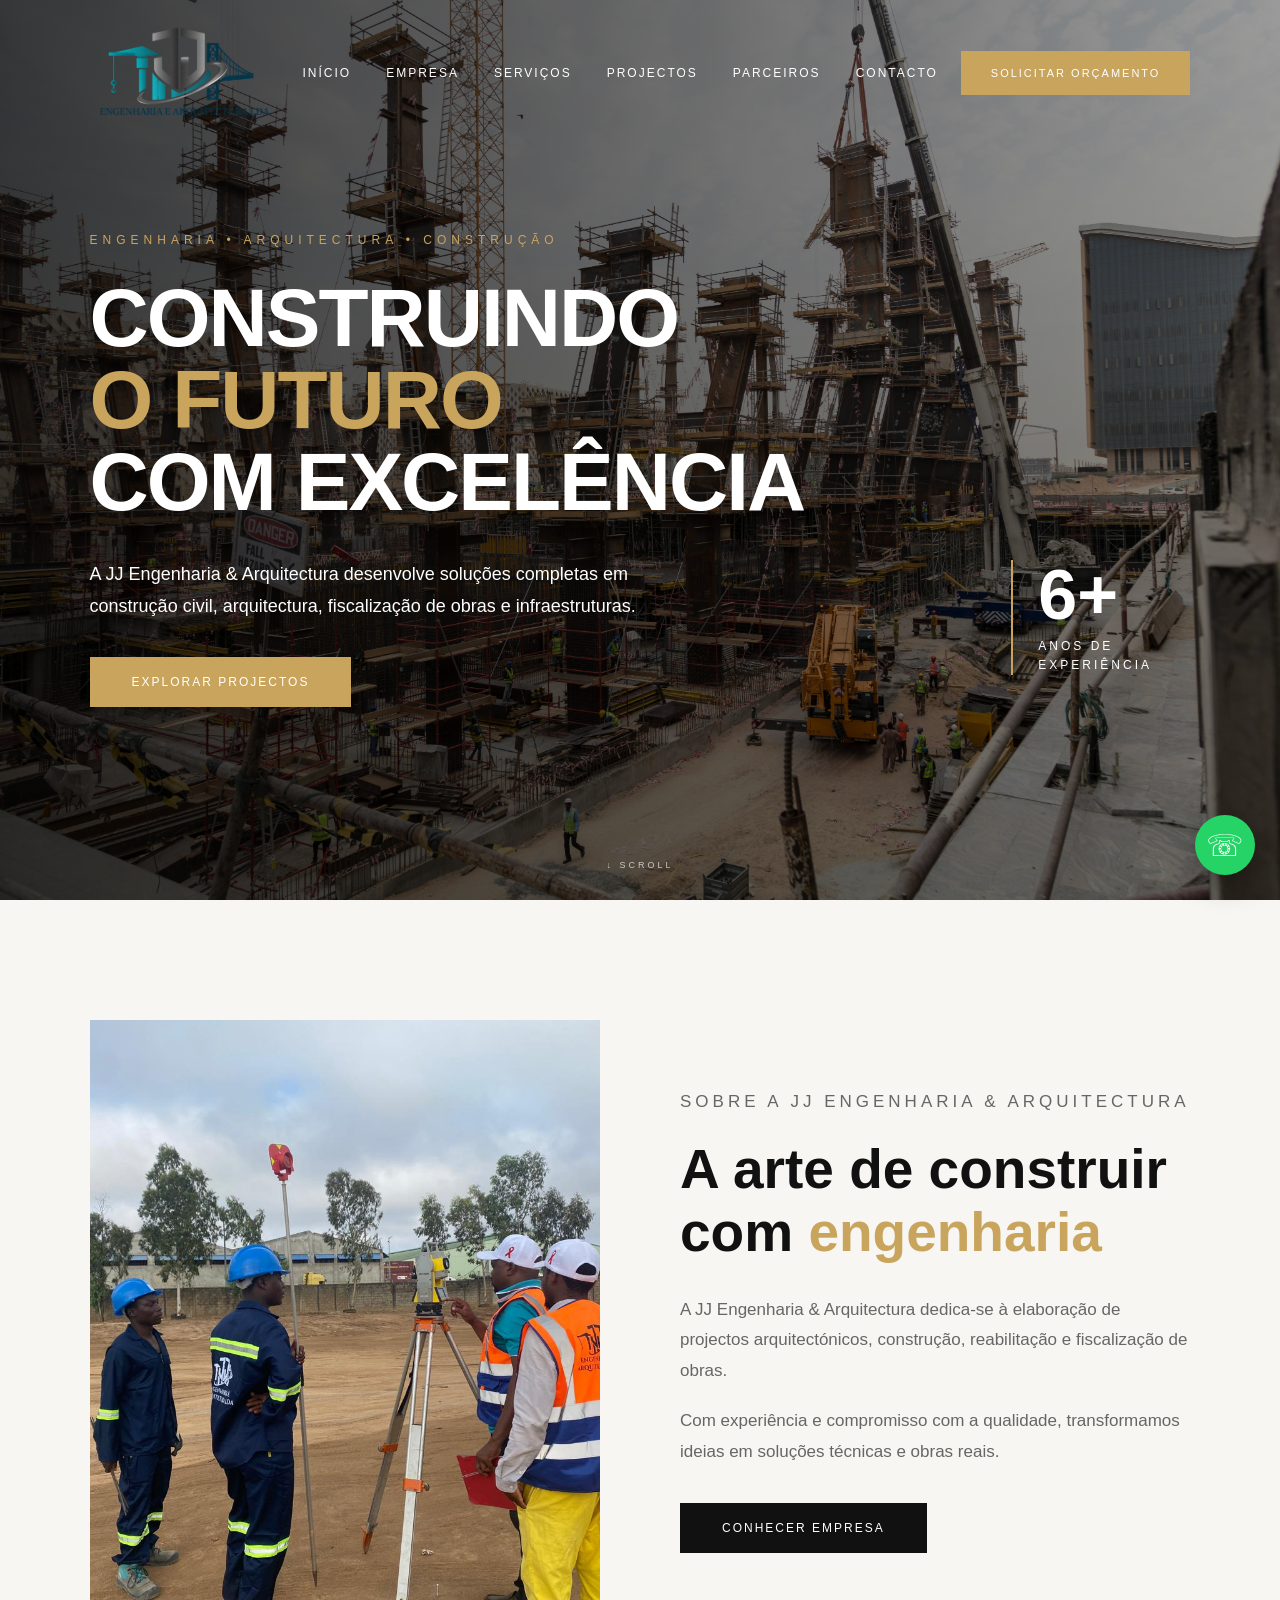
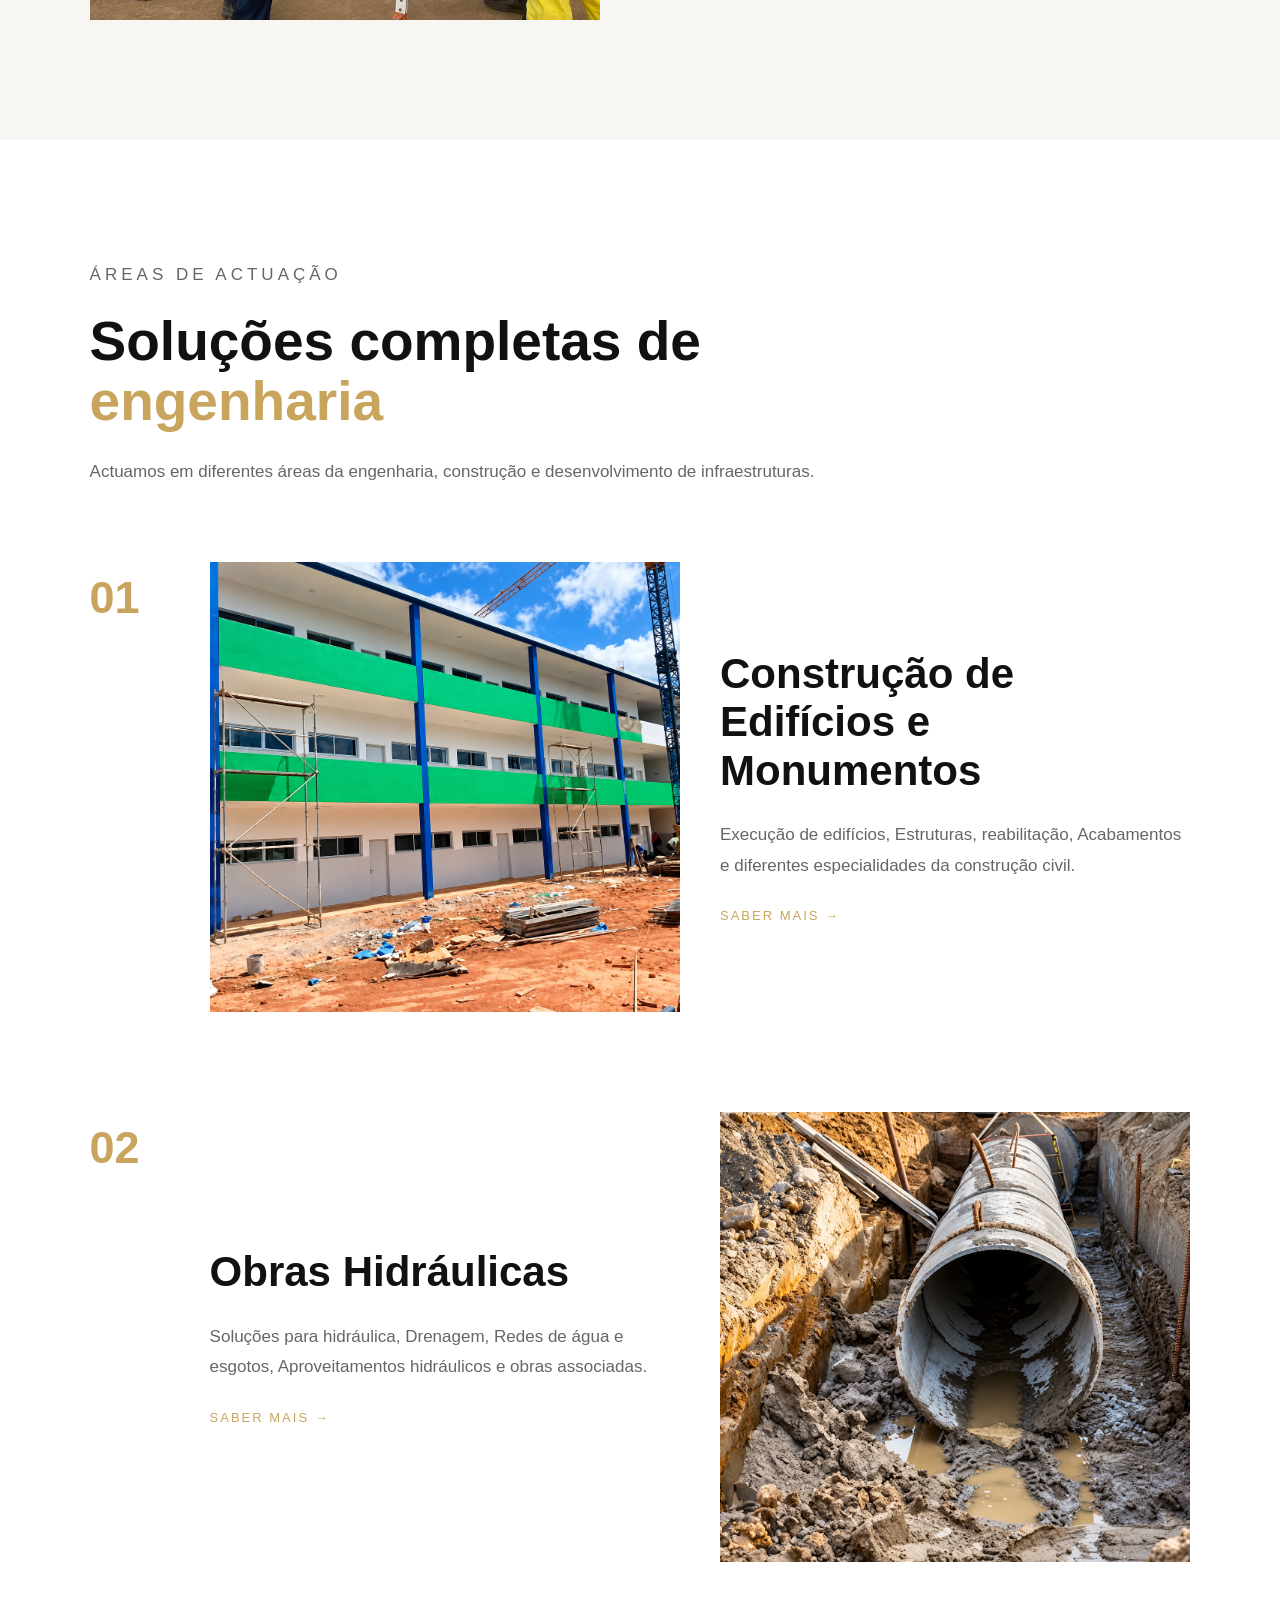
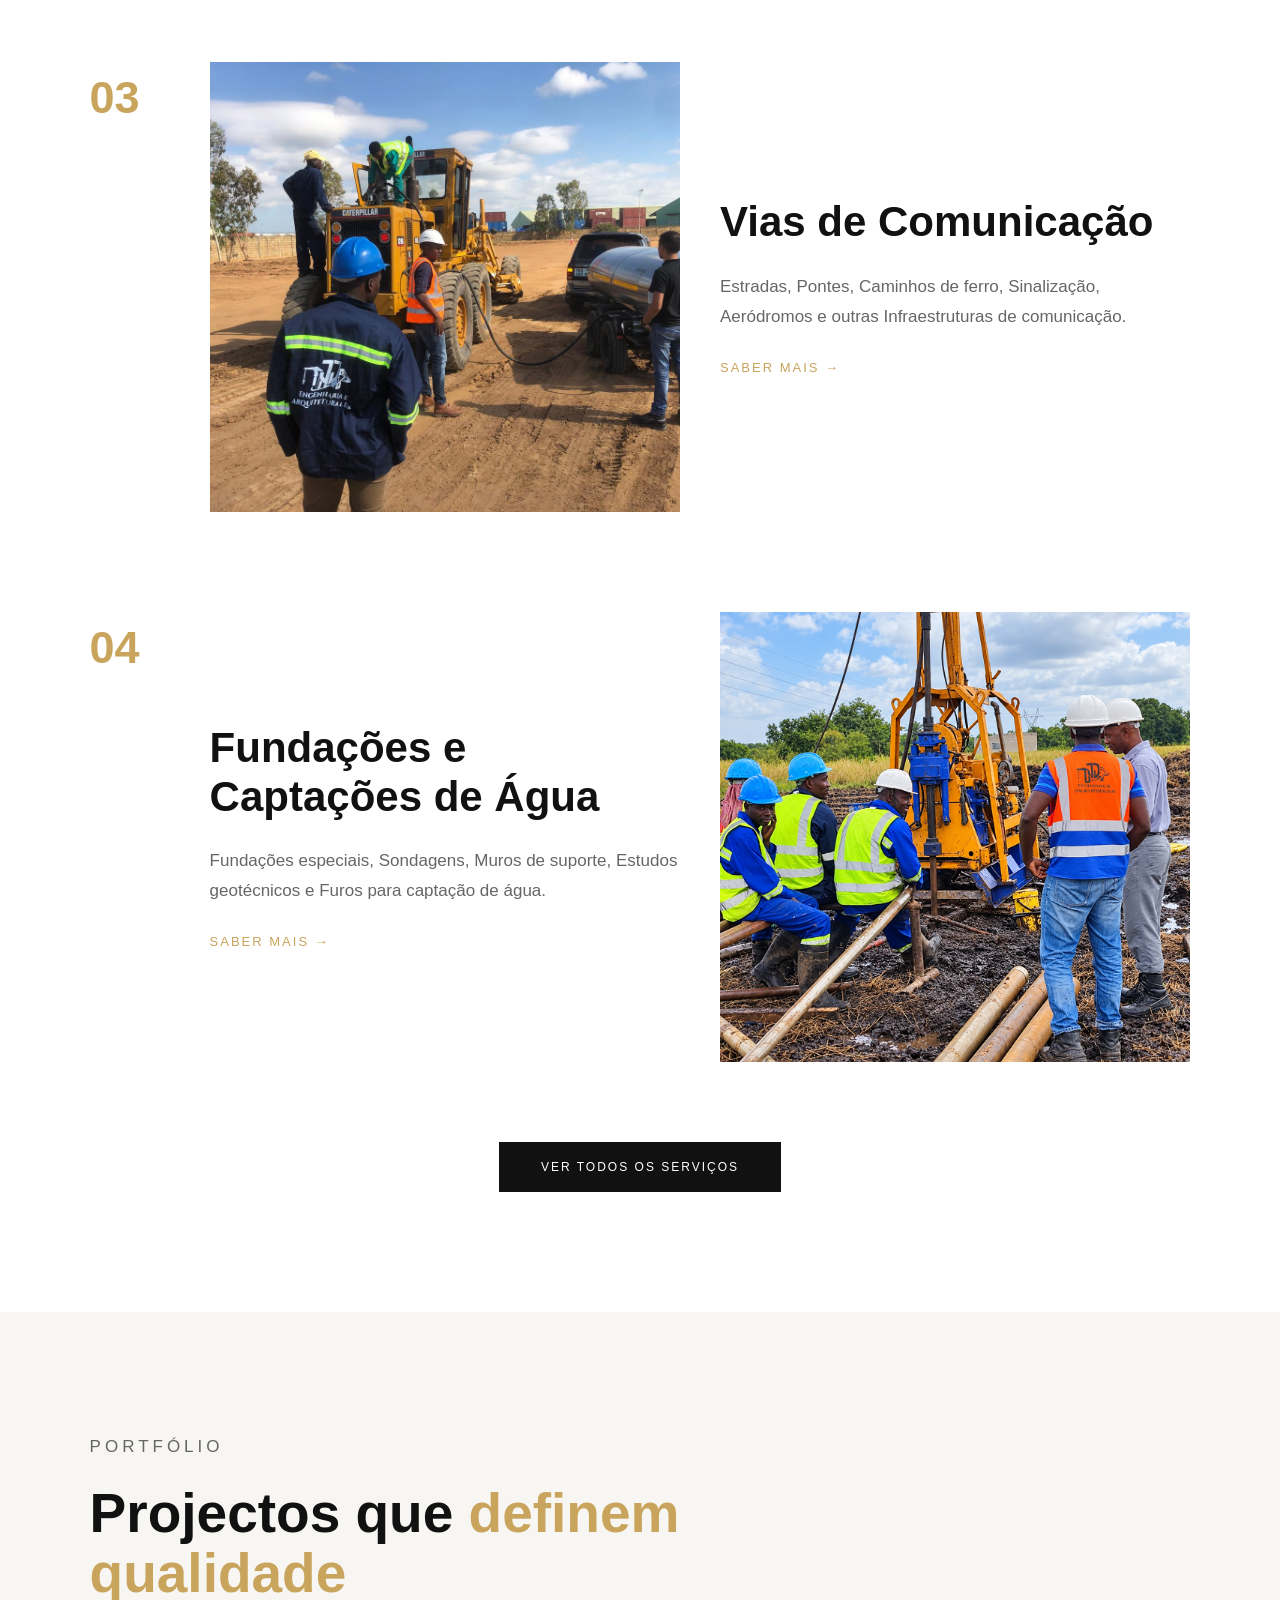
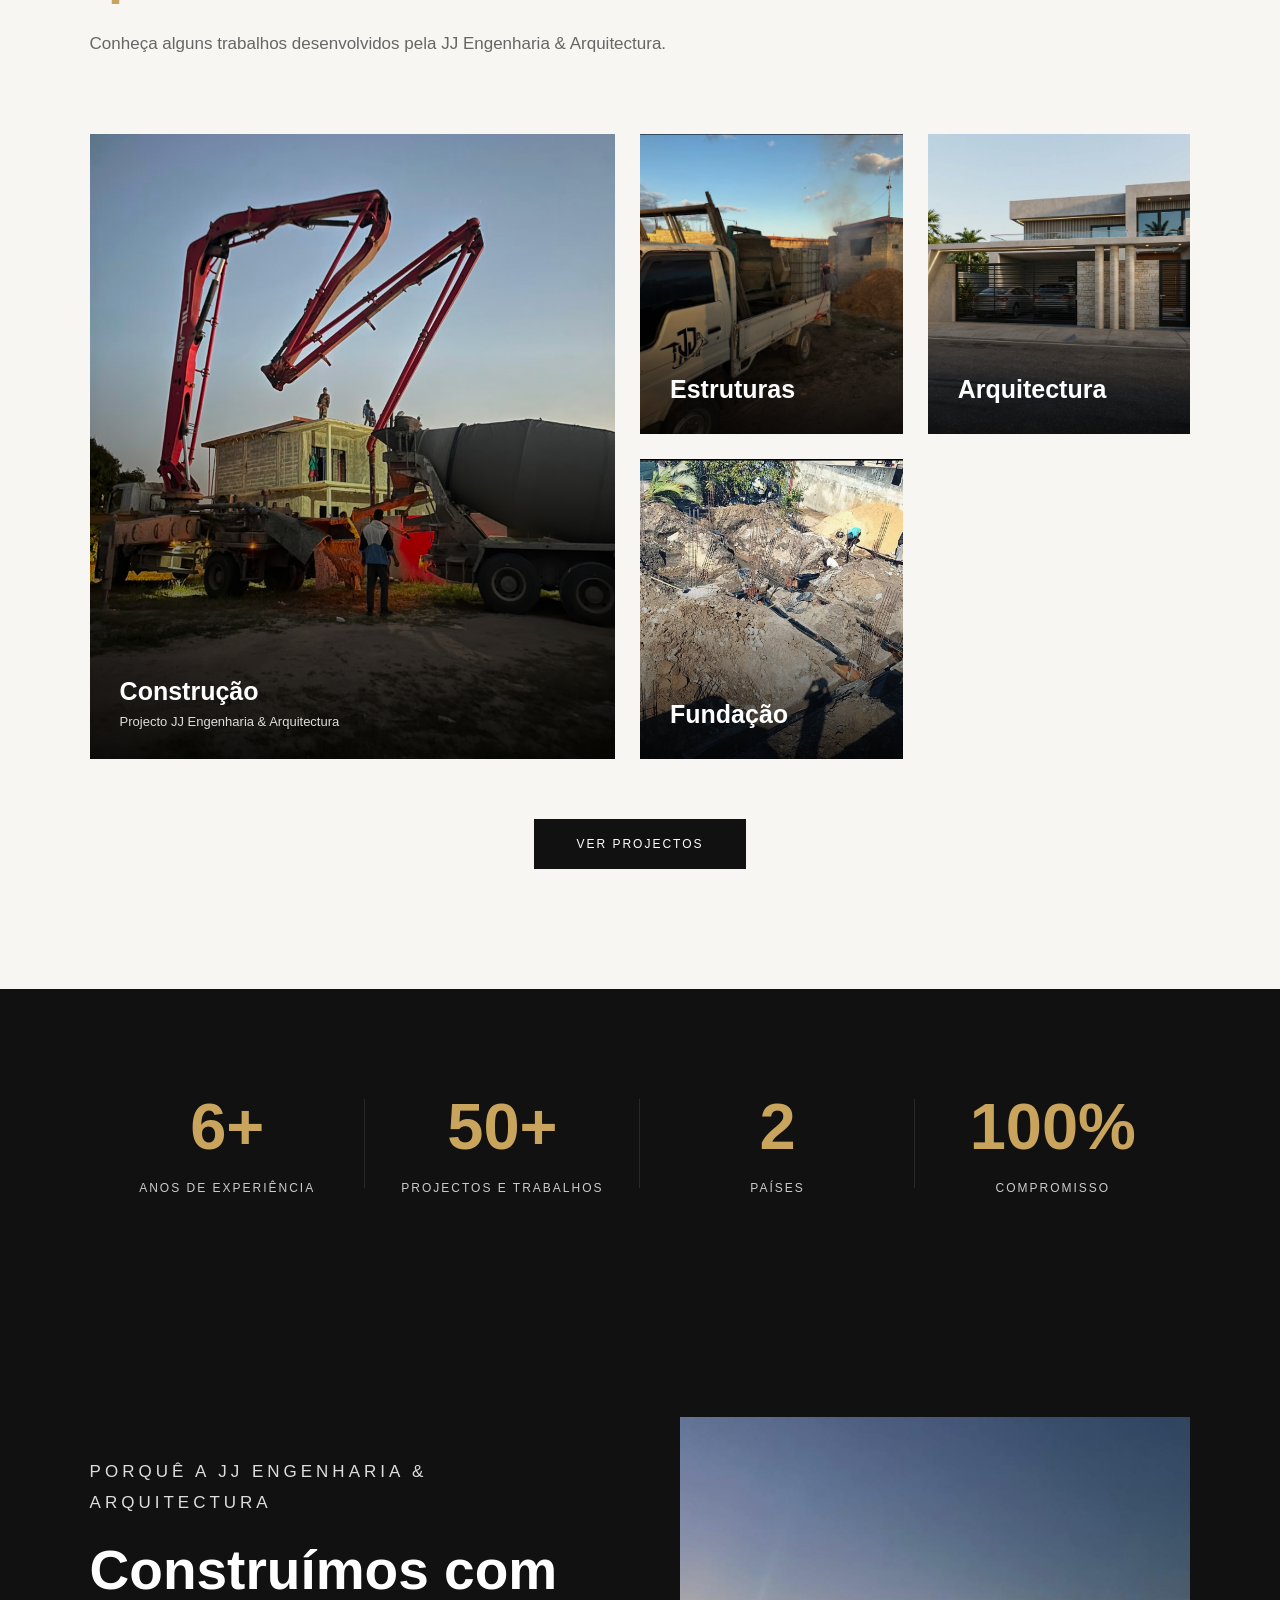
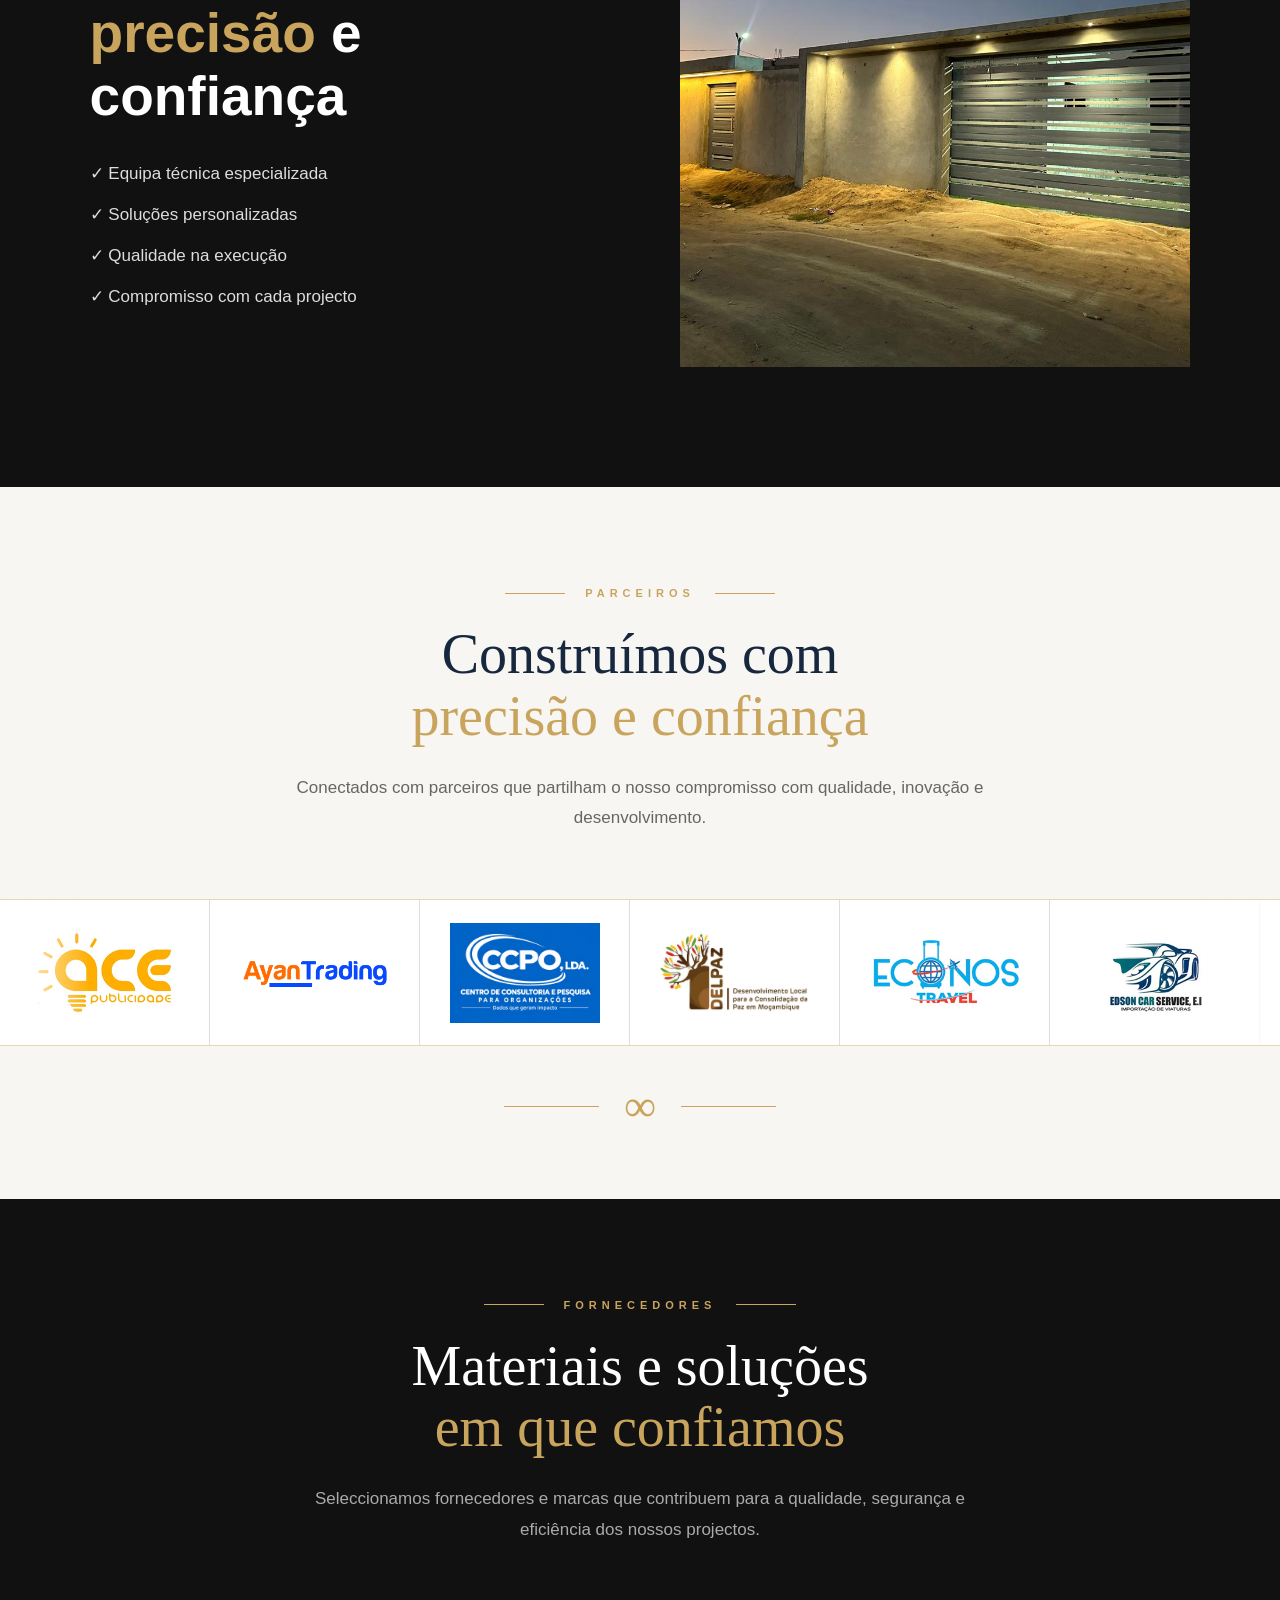
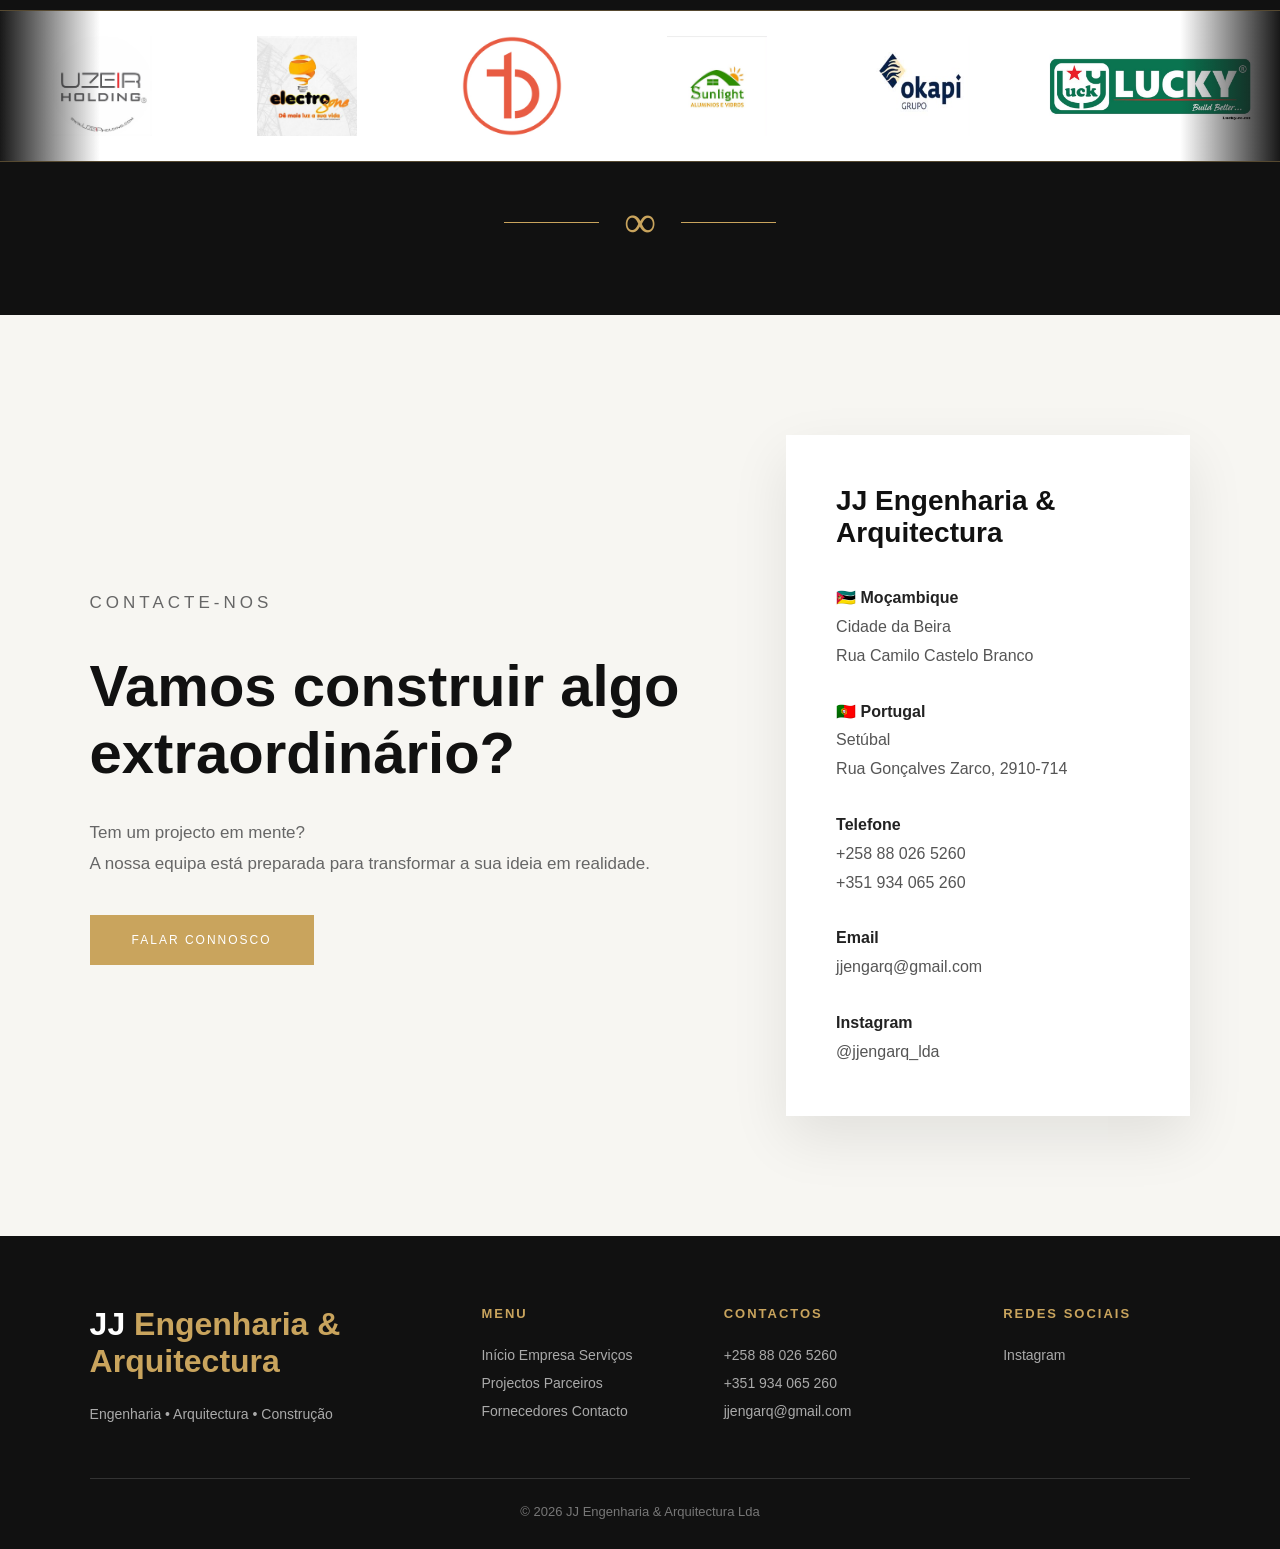
==== index.html @ 001f5782 "Add files via upload" ====
<!DOCTYPE html>
<html lang="pt">

<head>

    <meta charset="UTF-8">

    <meta
        name="viewport"
        content="width=device-width, initial-scale=1.0"
    >

    <title>
        JJ Engenharia & Arquitectura | Construção Civil e Projectos
    </title>

    <meta
        name="description"
        content="JJ Engenharia & Arquitectura. Especialistas em construção civil, arquitectura, fiscalização de obras, obras hidráulicas, vias de comunicação e infraestruturas."
    >

    <meta
        name="keywords"
        content="engenharia, arquitectura, construção civil, obras, obras hidráulicas, vias de comunicação, fundações, Moçambique, Portugal"
    >

    <meta
        name="author"
        content="JJ Engenharia & Arquitectura"
    >

    <link
        rel="stylesheet"
        href="css/style.css"
    >

</head>



<body>



<!-- =====================================================
HEADER
===================================================== -->

<header class="header">


    <div class="logo">

        <a href="index.html">

            <img
                src="images/logo.png"
                alt="JJ Engenharia & Arquitectura"
            >

        </a>

    </div>



    <!-- MENU MOBILE -->

    <button
        class="menu-toggle"
        type="button"
        onclick="abrirMenu()"
        aria-label="Abrir menu"
    >

        <span></span>
        <span></span>
        <span></span>

    </button>



    <!-- MENU -->

    <nav id="menu">

        <a href="#inicio">
            Início
        </a>

        <a href="sobre.html">
            Empresa
        </a>

        <a href="servicos.html">
            Serviços
        </a>

        <a href="projectos.html">
            Projectos
        </a>

        <a href="#parceiros">
            Parceiros
        </a>

        <a href="#contacto">
            Contacto
        </a>

    </nav>



    <a
        href="contacto.html"
        class="btn-header"
    >

        Solicitar Orçamento

    </a>


</header>



<!-- =====================================================
HERO
===================================================== -->

<section
    class="hero"
    id="inicio"
>


    <div class="hero-content">


        <p class="subtitle">

            ENGENHARIA • ARQUITECTURA • CONSTRUÇÃO

        </p>


        <h1>

            CONSTRUINDO

            <br>

            <span>
                O FUTURO
            </span>

            <br>

            COM EXCELÊNCIA

        </h1>


        <p class="hero-text">

            A JJ Engenharia & Arquitectura desenvolve
            soluções completas em construção civil,
            arquitectura, fiscalização de obras
            e infraestruturas.

        </p>


        <a
            href="#projectos"
            class="btn-main"
        >

            Explorar Projectos

        </a>


    </div>



    <div class="experience-box">

        <strong>
            6+
        </strong>

        <span>

            ANOS DE

            <br>

            EXPERIÊNCIA

        </span>

    </div>



    <div class="scroll">

        ↓ SCROLL

    </div>


</section>



<!-- =====================================================
SOBRE
===================================================== -->

<section
    class="about"
    id="sobre"
>


    <div class="about-image">

        <img
            src="images/about.jpg"
            alt="JJ Engenharia & Arquitectura"
        >

    </div>



    <div class="about-content">


        <p class="section-label">

            SOBRE A JJ Engenharia & Arquitectura

        </p>


        <h2>

            A arte de construir
            com

            <span>

                engenharia

            </span>

        </h2>


        <p>

            A JJ Engenharia & Arquitectura dedica-se
            à elaboração de projectos arquitectónicos,
            construção, reabilitação e fiscalização
            de obras.

        </p>


        <p>

            Com experiência e compromisso com a
            qualidade, transformamos ideias em
            soluções técnicas e obras reais.

        </p>


        <a
            href="sobre.html"
            class="btn-main dark"
        >

            Conhecer Empresa

        </a>


    </div>


</section>



<!-- =====================================================
SERVIÇOS
===================================================== -->

<section
    class="services"
    id="servicos"
>


    <div class="section-head">


        <p class="section-label">

            ÁREAS DE ACTUAÇÃO

        </p>


        <h2>

            Soluções completas
            de

            <span>

                engenharia

            </span>

        </h2>


        <p>

            Actuamos em diferentes áreas da engenharia,
            construção e desenvolvimento de infraestruturas.

        </p>


    </div>



    <div class="service-list">



        <!-- =================================================
        SERVIÇO 01
        ================================================= -->

        <div class="service-item">


            <div class="service-number">

                01

            </div>



            <div class="service-image">

                <img
                    src="images/service-construcao.jpg"
                    alt="Construção de Edifícios e Monumentos"
                >

            </div>



            <div class="service-info">


                <h3>

                    Construção de Edifícios
                    e Monumentos

                </h3>


                <p>

                    Execução de edifícios, Estruturas,
                    reabilitação, Acabamentos e diferentes
                    especialidades da construção civil.

                </p>


                <a href="servicos.html#edificios">

                    Saber mais →

                </a>


            </div>


        </div>



        <!-- =================================================
        SERVIÇO 02
        ================================================= -->

        <div class="service-item reverse">


            <div class="service-number">

                02

            </div>



            <div class="service-image">

                <img
                    src="images/obra1.png"
                    alt="Obras Hidráulicas"
                >

            </div>



            <div class="service-info">


                <h3>

                    Obras Hidráulicas

                </h3>


                <p>

                    Soluções para hidráulica,
                    Drenagem, Redes de água e esgotos,
                    Aproveitamentos hidráulicos
                    e obras associadas.

                </p>


                <a href="servicos.html#hidraulicas">

                    Saber mais →

                </a>


            </div>


        </div>



        <!-- =================================================
        SERVIÇO 03
        ================================================= -->

        <div class="service-item">


            <div class="service-number">

                03

            </div>



            <div class="service-image">

                <img
                    src="images/service-infraestrutura.jpg"
                    alt="Vias de Comunicação"
                >

            </div>



            <div class="service-info">


                <h3>

                    Vias de Comunicação

                </h3>


                <p>

                    Estradas, Pontes, Caminhos de ferro,
                    Sinalização, Aeródromos e outras
                    Infraestruturas de comunicação.

                </p>


                <a href="servicos.html#vias">

                    Saber mais →

                </a>


            </div>


        </div>



        <!-- =================================================
        SERVIÇO 04
        ================================================= -->

        <div class="service-item reverse">


            <div class="service-number">

                04

            </div>



            <div class="service-image">

                <img
                    src="images/obra2.png"
                    alt="Fundações e Captações de Água"
                >

            </div>



            <div class="service-info">


                <h3>

                    Fundações e
                    Captações de Água

                </h3>


                <p>

                    Fundações especiais, Sondagens,
                    Muros de suporte, Estudos geotécnicos
                    e Furos para captação de água.

                </p>


                <a href="servicos.html#fundacoes">

                    Saber mais →

                </a>


            </div>


        </div>


    </div>



    <div class="services-more">

        <a
            href="servicos.html"
            class="btn-main dark"
        >

            Ver todos os serviços

        </a>

    </div>


</section>



<!-- =====================================================
PROJECTOS
===================================================== -->

<section
    class="projects"
    id="projectos"
>


    <div class="section-head">


        <p class="section-label">

            PORTFÓLIO

        </p>


        <h2>

            Projectos que

            <span>

                definem qualidade

            </span>

        </h2>


        <p>

            Conheça alguns trabalhos
            desenvolvidos pela JJ Engenharia & Arquitectura.

        </p>


    </div>



    <div class="project-gallery">


        <!-- PROJECTO PRINCIPAL -->

        <div class="project-main">

            <img
                src="images/project-01.jpg"
                alt="Projecto JJ Engenharia & Arquitectura"
            >

            <div class="project-overlay">

                <h3>
                    Construção
                </h3>

                <p>
                    Projecto JJ Engenharia & Arquitectura
                </p>

            </div>

        </div>



        <!-- PROJECTO 02 -->

        <div class="project-card">

            <img
                src="images/project-02.jpg"
                alt="Estruturas"
            >

            <div class="project-overlay">

                <h3>
                    Estruturas
                </h3>

            </div>

        </div>



        <!-- PROJECTO 03 -->

        <div class="project-card">

            <img
                src="images/11.jpeg"
                alt="Arquitectura"
            >

            <div class="project-overlay">

                <h3>
                    Arquitectura
                </h3>

            </div>

        </div>



        <!-- PROJECTO 04 -->

        <div class="project-card">

            <img
                src="images/project-04.jpg"
                alt="Fundação"
            >

            <div class="project-overlay">

                <h3>
                    Fundação
                </h3>

            </div>

        </div>


    </div>



    <div class="projects-more">

        <a
            href="projectos.html"
            class="btn-main dark"
        >

            Ver Projectos

        </a>

    </div>


</section>



<!-- =====================================================
ESTATÍSTICAS
===================================================== -->

<section class="stats">


    <div>

        <strong>
            6+
        </strong>

        <p>
            Anos de experiência
        </p>

    </div>



    <div>

        <strong>
            50+
        </strong>

        <p>
            Projectos e trabalhos
        </p>

    </div>



    <div>

        <strong>
            2
        </strong>

        <p>
            Países
        </p>

    </div>



    <div>

        <strong>
            100%
        </strong>

        <p>
            Compromisso
        </p>

    </div>


</section>



<!-- =====================================================
DESTAQUE
===================================================== -->

<section class="highlight">


    <div class="highlight-content">


        <p class="section-label">

            PORQUÊ A JJ Engenharia & Arquitectura

        </p>


        <h2>

            Construímos com

            <span>

                precisão

            </span>

            e confiança

        </h2>


        <ul>


            <li>
                ✓ Equipa técnica especializada
            </li>


            <li>
                ✓ Soluções personalizadas
            </li>


            <li>
                ✓ Qualidade na execução
            </li>


            <li>
                ✓ Compromisso com cada projecto
            </li>


        </ul>


    </div>



    <div class="highlight-image">

        <img
            src="images/obra5.jpg"
            alt="Obra JJ Engenharia"
        >

    </div>


</section>



<!-- =====================================================
PARCEIROS
===================================================== -->

<section
    class="partners"
    id="parceiros"
>


    <div class="partners-head">


        <p class="partners-label">

            PARCEIROS

        </p>


        <h2>

            Construímos com

            <span>

                precisão e confiança

            </span>

        </h2>


        <p class="partners-description">

            Conectados com parceiros que partilham
            o nosso compromisso com qualidade,
            inovação e desenvolvimento.

        </p>


    </div>



    <div class="partners-slider">


        <div class="partners-track">



            <!-- PRIMEIRA SEQUÊNCIA -->

            <div class="partner-item">

                <img
                    src="images/parceiros/ace.png"
                    alt="ACE"
                >

            </div>


            <div class="partner-item">

                <img
                    src="images/parceiros/ayan.png"
                    alt="Ayan"
                >

            </div>


            <div class="partner-item">

                <img
                    src="images/parceiros/WhatsApp Image 2026-09-25 at 21.35.15.jpeg"
                    alt="CCPO"
                >

            </div>


            <div class="partner-item">

                <img
                    src="images/parceiros/delpaz.jpg"
                    alt="Delpaz"
                >

            </div>


            <div class="partner-item">

                <img
                    src="images/parceiros/econos.png"
                    alt="Econos"
                >

            </div>


            <div class="partner-item">

                <img
                    src="images/parceiros/edson-car.png"
                    alt="Edson Car"
                >

            </div>


            <div class="partner-item">

                <img
                    src="images/parceiros/emose.png"
                    alt="EMOSE"
                >

            </div>


            <div class="partner-item">

                <img
                    src="images/parceiros/impg.png"
                    alt="IMPG"
                >

            </div>


            <div class="partner-item">

                <img
                    src="images/parceiros/jj-advogados.png"
                    alt="J&J Advogados"
                >

            </div>


            <div class="partner-item partner-msf">

                <img
                    src="images/parceiros/medicins.jpg"
                    alt="Médicos Sem Fronteiras"
                >

            </div>


            <div class="partner-item partner-wide">

                <img
                    src="images/parceiros/partners.png"
                    alt="Partners"
                >

            </div>



            <!-- SEGUNDA SEQUÊNCIA -->

            <div class="partner-item">

                <img
                    src="images/parceiros/ace.png"
                    alt="ACE"
                >

            </div>


            <div class="partner-item">

                <img
                    src="images/parceiros/ayan.png"
                    alt="Ayan"
                >

            </div>


            <div class="partner-item">

                <img
                    src="images/parceiros/WhatsApp Image 2026-09-25 at 21.35.15.jpeg"
                    alt="CCPO"
                >

            </div>


            <div class="partner-item">

                <img
                    src="images/parceiros/delpaz.jpg"
                    alt="Delpaz"
                >

            </div>


            <div class="partner-item">

                <img
                    src="images/parceiros/econos.png"
                    alt="Econos"
                >

            </div>


            <div class="partner-item">

                <img
                    src="images/parceiros/edson-car.png"
                    alt="Edson Car"
                >

            </div>


            <div class="partner-item">

                <img
                    src="images/parceiros/emose.png"
                    alt="EMOSE"
                >

            </div>


            <div class="partner-item">

                <img
                    src="images/parceiros/impg.png"
                    alt="IMPG"
                >

            </div>


            <div class="partner-item">

                <img
                    src="images/parceiros/jj-advogados.png"
                    alt="J&J Advogados"
                >

            </div>


            <div class="partner-item partner-msf">

                <img
                    src="images/parceiros/medicins.jpg"
                    alt="Médicos Sem Fronteiras"
                >

            </div>


            <div class="partner-item partner-wide">

                <img
                    src="images/parceiros/partners.png"
                    alt="Partners"
                >

            </div>


        </div>


    </div>



    <div class="partners-infinity">

        ∞

    </div>


</section>



<!-- =====================================================
FORNECEDORES
===================================================== -->

<section
    class="suppliers"
    id="fornecedores"
>


    <div class="suppliers-head">


        <p class="suppliers-label">

            FORNECEDORES

        </p>


        <h2>

            Materiais e soluções

            <span>

                em que confiamos

            </span>

        </h2>


        <p class="suppliers-description">

            Seleccionamos fornecedores e marcas
            que contribuem para a qualidade,
            segurança e eficiência
            dos nossos projectos.

        </p>


    </div>



    <div class="suppliers-slider">


        <div class="suppliers-track">



            <!-- =================================================
            PRIMEIRA SEQUÊNCIA
            ================================================= -->


            <div class="supplier-item">

                <img
                    src="images/fornecedores/1.jpeg"
                    alt="Uzeir Holding"
                    loading="lazy"
                >

            </div>


            <div class="supplier-item">

                <img
                    src="images/fornecedores/2.jpeg"
                    alt="Electro One"
                    loading="lazy"
                >

            </div>


            <div class="supplier-item">

                <img
                    src="images/fornecedores/3.jpeg"
                    alt="Fornecedor JJ Engenharia"
                    loading="lazy"
                >

            </div>


            <div class="supplier-item">

                <img
                    src="images/fornecedores/5.jpeg"
                    alt="Sunlight Alumínios e Vidros"
                    loading="lazy"
                >

            </div>


            <div class="supplier-item">

                <img
                    src="images/fornecedores/WhatsApp Image 2026-09-25 at 21.04.27.jpeg"
                    alt="Okapi Grupo"
                    loading="lazy"
                >

            </div>


            <div class="supplier-item supplier-wide">

                <img
                    src="images/fornecedores/WhatsApp Image 2026-09-25 at 21.04.28.jpeg"
                    alt="Lucky"
                    loading="lazy"
                >

            </div>


            <div class="supplier-item">

                <img
                    src="images/fornecedores/WhatsApp Image 2026-09-25 at 21.04.32.jpeg"
                    alt="CIN"
                    loading="lazy"
                >

            </div>


            <div class="supplier-item">

                <img
                    src="images/fornecedores/WhatsApp Image 2026-09-25 at 21.04.33 (1).jpeg"
                    alt="Sika"
                    loading="lazy"
                >

            </div>


            <div class="supplier-item supplier-wide">

                <img
                    src="images/fornecedores/WhatsApp Image 2026-09-25 at 21.04.33.jpeg"
                    alt="Cimentos de Moçambique"
                    loading="lazy"
                >

            </div>


            <div class="supplier-item">

                <img
                    src="images/fornecedores/WhatsApp Image 2026-09-25 at 21.04.34.jpeg"
                    alt="Construa Build It"
                    loading="lazy"
                >

            </div>


            <div class="supplier-item supplier-wide">

                <img
                    src="images/fornecedores/WhatsApp Image 2026-09-25 at 21.04.35 (1).jpeg"
                    alt="Sometal"
                    loading="lazy"
                >

            </div>


            <div class="supplier-item">

                <img
                    src="images/fornecedores/WhatsApp Image 2026-09-25 at 21.04.35.jpeg"
                    alt="Fersol Ferragens Sofala"
                    loading="lazy"
                >

            </div>


            <div class="supplier-item supplier-wide">

                <img
                    src="images/fornecedores/WhatsApp Image 2026-09-25 at 21.04.36 (1).jpeg"
                    alt="Ferpinta Moçambique"
                    loading="lazy"
                >

            </div>


            <div class="supplier-item">

                <img
                    src="images/fornecedores/WhatsApp Image 2026-09-25 at 21.04.36.jpeg"
                    alt="Ferragens Chiveve"
                    loading="lazy"
                >

            </div>


            <div class="supplier-item">

                <img
                    src="images/fornecedores/WhatsApp Image 2026-09-25 at 21.04.37 (1).jpeg"
                    alt="Ferrox"
                    loading="lazy"
                >

            </div>


            <div class="supplier-item">

                <img
                    src="images/fornecedores/WhatsApp Image 2026-09-25 at 21.04.37.jpeg"
                    alt="Ferragens da Beira"
                    loading="lazy"
                >

            </div>


            <div class="supplier-item supplier-wide">

                <img
                    src="images/fornecedores/WhatsApp Image 2026-09-25 at 21.04.38 (1).jpeg"
                    alt="Neuce"
                    loading="lazy"
                >

            </div>


            <div class="supplier-item supplier-wide">

                <img
                    src="images/fornecedores/WhatsApp Image 2026-09-25 at 21.04.38.jpeg"
                    alt="Dulux"
                    loading="lazy"
                >

            </div>


            <div class="supplier-item">

                <img
                    src="images/fornecedores/6.jpeg"
                    alt="FDC"
                    loading="lazy"
                >

            </div>



            <!-- =================================================
            SEGUNDA SEQUÊNCIA
            ================================================= -->


            <div class="supplier-item">

                <img
                    src="images/fornecedores/1.jpeg"
                    alt="Uzeir Holding"
                    loading="lazy"
                >

            </div>


            <div class="supplier-item">

                <img
                    src="images/fornecedores/2.jpeg"
                    alt="Electro One"
                    loading="lazy"
                >

            </div>


            <div class="supplier-item">

                <img
                    src="images/fornecedores/3.jpeg"
                    alt="Fornecedor JJ Engenharia"
                    loading="lazy"
                >

            </div>


            <div class="supplier-item">

                <img
                    src="images/fornecedores/5.jpeg"
                    alt="Sunlight Alumínios e Vidros"
                    loading="lazy"
                >

            </div>


            <div class="supplier-item">

                <img
                    src="images/fornecedores/WhatsApp Image 2026-09-25 at 21.04.27.jpeg"
                    alt="Okapi Grupo"
                    loading="lazy"
                >

            </div>


            <div class="supplier-item supplier-wide">

                <img
                    src="images/fornecedores/WhatsApp Image 2026-09-25 at 21.04.28.jpeg"
                    alt="Lucky"
                    loading="lazy"
                >

            </div>


            <div class="supplier-item">

                <img
                    src="images/fornecedores/WhatsApp Image 2026-09-25 at 21.04.32.jpeg"
                    alt="CIN"
                    loading="lazy"
                >

            </div>


            <div class="supplier-item">

                <img
                    src="images/fornecedores/WhatsApp Image 2026-09-25 at 21.04.33 (1).jpeg"
                    alt="Sika"
                    loading="lazy"
                >

            </div>


            <div class="supplier-item supplier-wide">

                <img
                    src="images/fornecedores/WhatsApp Image 2026-09-25 at 21.04.33.jpeg"
                    alt="Cimentos de Moçambique"
                    loading="lazy"
                >

            </div>


            <div class="supplier-item">

                <img
                    src="images/fornecedores/WhatsApp Image 2026-09-25 at 21.04.34.jpeg"
                    alt="Construa Build It"
                    loading="lazy"
                >

            </div>


            <div class="supplier-item supplier-wide">

                <img
                    src="images/fornecedores/WhatsApp Image 2026-09-25 at 21.04.35 (1).jpeg"
                    alt="Sometal"
                    loading="lazy"
                >

            </div>


            <div class="supplier-item">

                <img
                    src="images/fornecedores/WhatsApp Image 2026-09-25 at 21.04.35.jpeg"
                    alt="Fersol Ferragens Sofala"
                    loading="lazy"
                >

            </div>


            <div class="supplier-item supplier-wide">

                <img
                    src="images/fornecedores/WhatsApp Image 2026-09-25 at 21.04.36 (1).jpeg"
                    alt="Ferpinta Moçambique"
                    loading="lazy"
                >

            </div>


            <div class="supplier-item">

                <img
                    src="images/fornecedores/WhatsApp Image 2026-09-25 at 21.04.36.jpeg"
                    alt="Ferragens Chiveve"
                    loading="lazy"
                >

            </div>


            <div class="supplier-item">

                <img
                    src="images/fornecedores/WhatsApp Image 2026-09-25 at 21.04.37 (1).jpeg"
                    alt="Ferrox"
                    loading="lazy"
                >

            </div>


            <div class="supplier-item">

                <img
                    src="images/fornecedores/WhatsApp Image 2026-09-25 at 21.04.37.jpeg"
                    alt="Ferragens da Beira"
                    loading="lazy"
                >

            </div>


            <div class="supplier-item supplier-wide">

                <img
                    src="images/fornecedores/WhatsApp Image 2026-09-25 at 21.04.38 (1).jpeg"
                    alt="Neuce"
                    loading="lazy"
                >

            </div>


            <div class="supplier-item supplier-wide">

                <img
                    src="images/fornecedores/WhatsApp Image 2026-09-25 at 21.04.38.jpeg"
                    alt="Dulux"
                    loading="lazy"
                >

            </div>


            <div class="supplier-item">

                <img
                    src="images/fornecedores/6.jpeg"
                    alt="FDC"
                    loading="lazy"
                >

            </div>


        </div>


    </div>



    <div class="suppliers-infinity">

        ∞

    </div>


</section>



<!-- =====================================================
CONTACTO
===================================================== -->

<section
    class="contact"
    id="contacto"
>


    <div class="contact-content">


        <p class="section-label">

            CONTACTE-NOS

        </p>


        <h2>

            Vamos construir
            algo extraordinário?

        </h2>


        <p>

            Tem um projecto em mente?

            <br>

            A nossa equipa está preparada
            para transformar a sua ideia
            em realidade.

        </p>


        <!-- WHATSAPP PORTUGAL -->

        <a
            href="https://wa.me/351934065260?text=Ol%C3%A1%20JJ%20Engenharia%20%26%20Arquitectura%2C%20gostaria%20de%20solicitar%20informa%C3%A7%C3%B5es%20sobre%20os%20vossos%20servi%C3%A7os."
            class="btn-main"
            target="_blank"
            rel="noopener noreferrer"
        >

            Falar connosco

        </a>


    </div>



    <div class="contact-info">


        <h3>

            JJ Engenharia & Arquitectura

        </h3>



        <p>

            🇲🇿

            <strong>

                Moçambique

            </strong>

            <br>

            Cidade da Beira

            <br>

            Rua Camilo Castelo Branco

        </p>



        <p>

            🇵🇹

            <strong>

                Portugal

            </strong>

            <br>

            Setúbal

            <br>

            Rua Gonçalves Zarco,
            2910-714

        </p>



        <p>

            <strong>

                Telefone

            </strong>

            <br>

            <a href="tel:+258880265260">

                +258 88 026 5260

            </a>

            <br>

            <a href="tel:+351934065260">

                +351 934 065 260

            </a>

        </p>



        <p>

            <strong>

                Email

            </strong>

            <br>

            <a href="mailto:jjengarq@gmail.com">

                jjengarq@gmail.com

            </a>

        </p>



        <p>

            <strong>

                Instagram

            </strong>

            <br>

            <a
                href="https://www.instagram.com/jjengarq_lda?stkn=MWpsZnFjYWRxdWlwaw=="
                target="_blank"
                rel="noopener noreferrer"
            >

                @jjengarq_lda

            </a>

        </p>


    </div>


</section>



<!-- =====================================================
FOOTER
===================================================== -->

<footer>


    <div class="footer-content">


        <div class="footer-brand">


            <h3>

                JJ

                <span>

                    Engenharia & Arquitectura

                </span>

            </h3>


            <p>

                Engenharia • Arquitectura • Construção

            </p>


        </div>



        <div class="footer-menu">


            <h4>

                Menu

            </h4>


            <a href="index.html">
                Início
            </a>


            <a href="sobre.html">
                Empresa
            </a>


            <a href="servicos.html">
                Serviços
            </a>


            <a href="projectos.html">
                Projectos
            </a>


            <a href="#parceiros">
                Parceiros
            </a>


            <a href="#fornecedores">
                Fornecedores
            </a>


            <a href="#contacto">
                Contacto
            </a>


        </div>



        <div class="footer-contacts">


            <h4>

                Contactos

            </h4>


            <p>

                <a href="tel:+258880265260">

                    +258 88 026 5260

                </a>

            </p>


            <p>

                <a href="tel:+351934065260">

                    +351 934 065 260

                </a>

            </p>


            <p>

                <a href="mailto:jjengarq@gmail.com">

                    jjengarq@gmail.com

                </a>

            </p>


        </div>



        <div class="footer-social">


            <h4>

                Redes Sociais

            </h4>


            <a
                href="https://www.instagram.com/jjengarq_lda?stkn=MWpsZnFjYWRxdWlwaw=="
                target="_blank"
                rel="noopener noreferrer"
                class="instagram-link"
            >

                Instagram

            </a>


        </div>


    </div>



    <div class="copyright">

        © 2026 JJ Engenharia & Arquitectura Lda

    </div>


</footer>



<!-- =====================================================
WHATSAPP FLUTUANTE
PORTUGAL
===================================================== -->

<a
    href="https://wa.me/351934065260?text=Ol%C3%A1%20JJ%20Engenharia%20%26%20Arquitectura%2C%20gostaria%20de%20obter%20mais%20informa%C3%A7%C3%B5es%20sobre%20os%20vossos%20servi%C3%A7os."
    class="whatsapp"
    target="_blank"
    rel="noopener noreferrer"
    aria-label="Contactar JJ Engenharia e Arquitectura pelo WhatsApp"
>

    ☏

</a>



<!-- =====================================================
JAVASCRIPT
===================================================== -->

<script src="js/script.js"></script>


</body>

</html>
---- css/style.css ----
/* =========================================================
   JJ ENGENHARIA & ARQUITECTURA
   STYLE.CSS COMPLETO
========================================================= */


/* =========================================================
   VARIÁVEIS
========================================================= */

:root{
    --gold:#c9a45d;
    --gold-dark:#b68e48;
    --black:#111111;
    --dark:#17283e;
    --cream:#f7f6f2;
    --white:#ffffff;
    --gray:#666666;
    --light-gray:#dddddd;
}


/* =========================================================
   RESET
========================================================= */

*{
    margin:0;
    padding:0;
    box-sizing:border-box;
}

html{
    scroll-behavior:smooth;
}

body{
    font-family:Arial, Helvetica, sans-serif;
    background:var(--cream);
    color:var(--black);
    overflow-x:hidden;
}

body.menu-open{
    overflow:hidden;
}

img{
    width:100%;
    display:block;
}

a{
    color:inherit;
    text-decoration:none;
}

button,
input,
textarea{
    font-family:inherit;
}


/* =========================================================
   HEADER
========================================================= */

.header{
    position:absolute;
    top:0;
    left:0;

    width:100%;

    padding:25px 7%;

    display:flex;
    align-items:center;
    justify-content:space-between;

    z-index:1000;

    color:white;

    transition:
        background .3s ease,
        padding .3s ease,
        box-shadow .3s ease;
}


/* HEADER FIXO */

.header.header-scrolled{
    position:fixed;

    background:rgba(17,17,17,.96);

    box-shadow:
        0 5px 25px rgba(0,0,0,.15);

    backdrop-filter:blur(8px);

    animation:headerDown .35s ease;
}

@keyframes headerDown{

    from{
        transform:translateY(-100%);
    }

    to{
        transform:translateY(0);
    }

}


/* =========================================================
   LOGO
========================================================= */

.logo{
    flex-shrink:0;
}

.logo a{
    display:block;
}

.logo img{
    width:190px;
    height:auto;
}


/* =========================================================
   MENU DESKTOP
========================================================= */

.header nav{
    display:flex;
    align-items:center;
    justify-content:center;
    gap:35px;
}

.header nav a{
    position:relative;

    color:white;

    font-size:12px;
    font-weight:500;

    text-transform:uppercase;
    letter-spacing:2px;

    transition:.3s;
}

.header nav a::after{
    content:"";

    position:absolute;

    left:0;
    bottom:-8px;

    width:0;
    height:1px;

    background:var(--gold);

    transition:.3s;
}

.header nav a:hover{
    color:var(--gold);
}

.header nav a:hover::after{
    width:100%;
}


/* =========================================================
   BOTÃO HEADER
========================================================= */

.btn-header{
    flex-shrink:0;

    display:inline-block;

    padding:16px 30px;

    background:var(--gold);

    color:white;

    font-size:11px;

    text-transform:uppercase;
    letter-spacing:2px;

    transition:.3s;
}

.btn-header:hover{
    background:white;
    color:#111;
}


/* =========================================================
   MENU MOBILE
========================================================= */

.menu-toggle{
    display:none;

    width:46px;
    height:46px;

    padding:8px;

    border:0;

    background:transparent;

    cursor:pointer;

    position:relative;

    z-index:1200;
}

.menu-toggle span{
    display:block;

    width:28px;
    height:2px;

    margin:6px auto;

    background:white;

    transition:.3s;
}

.menu-toggle.active span:nth-child(1){
    transform:
        translateY(8px)
        rotate(45deg);
}

.menu-toggle.active span:nth-child(2){
    opacity:0;
}

.menu-toggle.active span:nth-child(3){
    transform:
        translateY(-8px)
        rotate(-45deg);
}


/* =========================================================
   BOTÕES
========================================================= */

.btn-main{
    display:inline-block;

    padding:18px 42px;

    border:0;

    background:var(--gold);

    color:white;

    font-size:12px;
    font-weight:500;

    text-transform:uppercase;
    letter-spacing:2px;

    cursor:pointer;

    transition:.3s;
}

.btn-main:hover{
    background:white;
    color:#111;
}

.btn-main.dark{
    background:#111;
    color:white;
}

.btn-main.dark:hover{
    background:var(--gold);
    color:white;
}


/* =========================================================
   HERO HOME
========================================================= */

.hero{
    position:relative;

    width:100%;
    height:100vh;
    min-height:720px;

    padding:0 7%;

    display:flex;
    align-items:center;

    overflow:hidden;

    color:white;

    background:
        linear-gradient(
            90deg,
            rgba(0,0,0,.76),
            rgba(0,0,0,.38)
        ),
        url("../images/hero.jpg");

    background-size:cover;
    background-position:center;
}

.hero-content{
    position:relative;

    z-index:2;

    max-width:850px;

    margin-top:40px;
}

.subtitle{
    margin-bottom:30px;

    color:var(--gold);

    font-size:12px;

    text-transform:uppercase;
    letter-spacing:5px;
}

.hero h1{
    margin:0;

    font-size:82px;

    font-weight:700;

    line-height:1;

    letter-spacing:-2px;

    text-transform:uppercase;
}

.hero h1 span{
    color:var(--gold);
}

.hero-text{
    max-width:620px;

    margin:35px 0;

    font-size:18px;

    line-height:1.8;
}


/* =========================================================
   EXPERIENCE BOX
========================================================= */

.experience-box{
    position:absolute;

    right:10%;
    bottom:25%;

    padding-left:25px;

    border-left:2px solid var(--gold);

    z-index:2;
}

.experience-box strong{
    display:block;

    color:white;

    font-size:70px;

    line-height:1;
}

.experience-box span{
    display:block;

    margin-top:7px;

    color:white;

    font-size:12px;

    line-height:1.6;

    text-transform:uppercase;
    letter-spacing:3px;
}


/* =========================================================
   SCROLL
========================================================= */

.scroll{
    position:absolute;

    left:50%;
    bottom:30px;

    transform:translateX(-50%);

    color:rgba(255,255,255,.7);

    font-size:9px;

    letter-spacing:3px;

    z-index:2;
}


/* =========================================================
   HERO PÁGINAS INTERNAS
========================================================= */

.page-hero{
    position:relative;

    width:100%;
    height:70vh;
    min-height:520px;

    padding:0 7%;

    display:flex;
    align-items:center;

    color:white;

    background:
        linear-gradient(
            90deg,
            rgba(0,0,0,.76),
            rgba(0,0,0,.38)
        ),
        url("../images/hero.jpg");

    background-size:cover;
    background-position:center;
}

.page-hero > div{
    max-width:900px;
}

.page-hero .subtitle{
    color:var(--gold);
}

.page-hero h1{
    max-width:850px;

    color:white;

    font-size:75px;
    font-weight:700;

    line-height:1.05;

    text-transform:uppercase;
}

.page-hero h1 span{
    color:var(--gold);
}


/* =========================================================
   TÍTULOS GERAIS
========================================================= */

.section-label{
    margin-bottom:20px;

    color:var(--gold);

    font-size:11px;

    text-transform:uppercase;
    letter-spacing:4px;
}

.section-head{
    max-width:760px;

    margin-bottom:75px;
}

.section-head h2{
    margin-bottom:25px;

    font-size:55px;
    font-weight:600;

    line-height:1.1;
}

.section-head h2 span{
    color:var(--gold);
}

.section-head p{
    color:var(--gray);

    font-size:17px;

    line-height:1.8;
}


/* =========================================================
   SOBRE HOME
========================================================= */

.about{
    padding:120px 7%;

    display:grid;

    grid-template-columns:
        1fr
        1fr;

    gap:80px;

    align-items:center;

    background:var(--cream);
}

.about-image{
    overflow:hidden;
}

.about-image img{
    width:100%;
    height:600px;

    object-fit:cover;

    transition:.5s;
}

.about-image:hover img{
    transform:scale(1.03);
}

.about-content h2{
    margin-bottom:30px;

    font-size:55px;
    font-weight:600;

    line-height:1.15;
}

.about-content h2 span{
    color:var(--gold);
}

.about-content p{
    margin-bottom:20px;

    color:var(--gray);

    font-size:17px;

    line-height:1.8;
}

.about-content .btn-main{
    margin-top:15px;
}


/* =========================================================
   SOBRE PAGE
========================================================= */

.about-page{
    padding:120px 7%;

    display:grid;

    grid-template-columns:
        1fr
        1fr;

    gap:80px;

    align-items:center;

    background:white;
}

.about-page .about-image img{
    height:550px;

    object-fit:cover;
}


/* =========================================================
   MISSÃO / VISÃO / VALORES
========================================================= */

.values{
    padding:100px 7%;

    display:grid;

    grid-template-columns:
        repeat(3,1fr);

    gap:30px;

    background:var(--cream);
}

.value-card{
    position:relative;

    padding:45px;

    overflow:hidden;

    background:white;

    box-shadow:
        0 15px 40px rgba(0,0,0,.08);

    transition:.3s;
}

.value-card::before{
    content:"";

    position:absolute;

    top:0;
    left:0;

    width:100%;
    height:3px;

    background:var(--gold);
}

.value-card:hover{
    transform:translateY(-5px);

    box-shadow:
        0 20px 45px rgba(0,0,0,.12);
}

.value-card h3{
    margin-bottom:20px;

    color:var(--gold);

    font-size:30px;
}

.value-card p{
    color:var(--gray);

    font-size:16px;

    line-height:1.8;
}


/* =========================================================
   SERVIÇOS
========================================================= */

.services{
    padding:120px 7%;

    background:white;
}

.service-list{
    display:flex;

    flex-direction:column;

    gap:100px;
}

.service-item{
    display:grid;

    grid-template-columns:
        80px
        1fr
        1fr;

    gap:40px;

    align-items:center;
}

.service-number{
    align-self:start;

    padding-top:10px;

    color:var(--gold);

    font-size:45px;

    font-weight:700;
}

.service-image{
    overflow:hidden;
}

.service-image img{
    width:100%;
    height:450px;

    object-fit:cover;

    transition:.5s;
}

.service-image:hover img{
    transform:scale(1.04);
}

.service-info{
    padding:20px 0;
}

.service-info h3{
    margin-bottom:25px;

    font-size:42px;

    font-weight:600;

    line-height:1.15;
}

.service-info p{
    max-width:550px;

    margin-bottom:25px;

    color:var(--gray);

    font-size:17px;

    line-height:1.8;
}

.service-info a{
    color:var(--gold);

    font-size:13px;

    text-transform:uppercase;

    letter-spacing:2px;

    transition:.3s;
}

.service-info a:hover{
    color:#111;
}

.service-item.reverse .service-image{
    order:3;
}

.service-item.reverse .service-info{
    order:2;
}

.services-more{
    margin-top:80px;

    text-align:center;
}


/* =========================================================
   SUBCATEGORIAS SERVIÇOS
========================================================= */

.service-subcategories{
    margin-top:25px;

    display:grid;

    grid-template-columns:
        1fr
        1fr;

    gap:10px 25px;
}

.service-subcategories li{
    position:relative;

    padding-left:18px;

    list-style:none;

    color:#666;

    font-size:14px;

    line-height:1.6;
}

.service-subcategories li::before{
    content:"";

    position:absolute;

    left:0;
    top:9px;

    width:5px;
    height:5px;

    border-radius:50%;

    background:var(--gold);
}


/* =========================================================
   PROJECTOS
========================================================= */

.projects{
    padding:120px 7%;

    background:var(--cream);
}

.project-gallery{
    display:grid;

    grid-template-columns:
        2fr
        1fr
        1fr;

    grid-template-rows:
        300px
        300px;

    gap:25px;
}

.project-main{
    position:relative;

    grid-row:span 2;

    overflow:hidden;
}

.project-card{
    position:relative;

    overflow:hidden;
}

.project-gallery img{
    width:100%;
    height:100%;

    object-fit:cover;

    transition:.5s;
}

.project-main:hover img,
.project-card:hover img{
    transform:scale(1.08);
}

.project-main::after,
.project-card::after{
    content:"";

    position:absolute;

    inset:0;

    z-index:1;

    background:
        linear-gradient(
            to top,
            rgba(0,0,0,.82),
            rgba(0,0,0,.02) 65%
        );
}

.project-overlay{
    position:absolute;

    left:0;
    right:0;
    bottom:0;

    z-index:2;

    padding:30px;

    color:white;
}

.project-main h3,
.project-card h3{
    font-size:25px;
}

.project-main p{
    margin-top:8px;

    color:#ddd;

    font-size:13px;
}

.projects-more{
    margin-top:60px;

    text-align:center;
}


/* =========================================================
   GALERIA
========================================================= */

.gallery-section{
    padding:120px 7%;

    background:#111;

    color:white;
}

.gallery-head{
    max-width:850px;
}

.gallery-head h2{
    color:white;
}

.gallery-head p{
    color:#aaa;
}


/* =========================================================
   FILTROS GALERIA
========================================================= */

.gallery-filters{
    display:flex;

    align-items:center;

    flex-wrap:wrap;

    gap:12px;

    margin-bottom:50px;
}

.gallery-filter{
    padding:13px 24px;

    border:1px solid #383838;

    background:transparent;

    color:#aaa;

    font-size:10px;
    font-weight:600;

    text-transform:uppercase;
    letter-spacing:2px;

    cursor:pointer;

    transition:.3s;
}

.gallery-filter:hover{
    border-color:var(--gold);

    color:var(--gold);
}

.gallery-filter.active{
    border-color:var(--gold);

    background:var(--gold);

    color:white;
}


/* =========================================================
   GRELHA GALERIA
========================================================= */

.gallery-grid{
    display:grid;

    grid-template-columns:
        repeat(3,1fr);

    grid-auto-rows:320px;

    grid-auto-flow:dense;

    gap:20px;
}

.gallery-item{
    position:relative;

    overflow:hidden;

    cursor:pointer;

    background:#222;

    transition:
        opacity .35s ease,
        transform .35s ease;
}

.gallery-item.gallery-large{
    grid-row:span 2;
}

.gallery-item.gallery-wide{
    grid-column:span 2;
}

.gallery-item.hidden{
    display:none;
}

.gallery-item > img{
    width:100%;
    height:100%;

    object-fit:cover;

    transition:
        transform .65s ease,
        filter .65s ease;
}

.gallery-item:hover > img{
    transform:scale(1.07);

    filter:brightness(.72);
}


/* =========================================================
   OVERLAY GALERIA
========================================================= */

.gallery-overlay{
    position:absolute;

    inset:0;

    padding:28px;

    display:flex;

    align-items:flex-end;
    justify-content:space-between;

    gap:25px;

    opacity:0;

    background:
        linear-gradient(
            to top,
            rgba(0,0,0,.90),
            rgba(0,0,0,.05) 68%
        );

    transition:.35s;

    z-index:2;
}

.gallery-item:hover .gallery-overlay{
    opacity:1;
}

.gallery-overlay span{
    display:block;

    margin-bottom:9px;

    color:var(--gold);

    font-size:9px;

    text-transform:uppercase;

    letter-spacing:3px;
}

.gallery-overlay h3{
    color:white;

    font-size:21px;
    font-weight:500;

    line-height:1.25;
}

.gallery-open{
    flex-shrink:0;

    width:48px;
    height:48px;

    display:flex;

    align-items:center;
    justify-content:center;

    border:1px solid rgba(255,255,255,.55);

    border-radius:50%;

    background:rgba(0,0,0,.15);

    color:white;

    font-size:28px;

    font-weight:300;

    cursor:pointer;

    transition:.3s;
}

.gallery-open:hover{
    border-color:var(--gold);

    background:var(--gold);
}


/* =========================================================
   LIGHTBOX
========================================================= */

.gallery-lightbox{
    position:fixed;

    inset:0;

    width:100%;
    height:100%;

    padding:60px 90px;

    display:flex;

    align-items:center;
    justify-content:center;

    visibility:hidden;

    opacity:0;

    background:rgba(0,0,0,.96);

    z-index:20000;

    transition:
        opacity .3s ease,
        visibility .3s ease;
}

.gallery-lightbox.active{
    visibility:visible;
    opacity:1;
}

.lightbox-content{
    position:relative;

    width:auto;

    max-width:1150px;
    max-height:90vh;

    display:flex;

    flex-direction:column;

    align-items:center;
}

.lightbox-content img{
    display:block;

    width:auto;
    height:auto;

    max-width:100%;
    max-height:75vh;

    object-fit:contain;

    box-shadow:
        0 30px 80px rgba(0,0,0,.45);
}

.lightbox-caption{
    width:100%;

    padding-top:20px;

    text-align:left;
}

.lightbox-caption span{
    display:block;

    margin-bottom:7px;

    color:var(--gold);

    font-size:9px;

    text-transform:uppercase;

    letter-spacing:3px;
}

.lightbox-caption h3{
    color:white;

    font-size:23px;

    font-weight:500;
}


/* FECHAR */

.lightbox-close{
    position:absolute;

    top:25px;
    right:35px;

    width:50px;
    height:50px;

    display:flex;

    align-items:center;
    justify-content:center;

    border:0;

    background:transparent;

    color:white;

    font-size:42px;

    font-weight:200;

    cursor:pointer;

    z-index:5;

    transition:.3s;
}

.lightbox-close:hover{
    color:var(--gold);

    transform:rotate(90deg);
}


/* SETAS */

.lightbox-arrow{
    position:absolute;

    top:50%;

    width:55px;
    height:80px;

    display:flex;

    align-items:center;
    justify-content:center;

    transform:translateY(-50%);

    border:0;

    background:transparent;

    color:white;

    font-size:65px;

    font-weight:200;

    cursor:pointer;

    z-index:5;

    transition:.3s;
}

.lightbox-arrow:hover{
    color:var(--gold);
}

.lightbox-prev{
    left:25px;
}

.lightbox-next{
    right:25px;
}


/* =========================================================
   VÍDEO DOS PROJECTOS
========================================================= */

.project-video{
    position:relative;

    padding:120px 7%;

    overflow:hidden;

    background:var(--cream);
}


/* DETALHE DECORATIVO */

.project-video::before{
    content:"";

    position:absolute;

    top:0;
    right:7%;

    width:1px;
    height:110px;

    background:var(--gold);
}


.project-video-head{
    max-width:800px;

    margin-bottom:55px;
}

.project-video-head h2{
    margin-bottom:25px;

    color:#111;

    font-size:55px;

    font-weight:600;

    line-height:1.1;
}

.project-video-head h2 span{
    color:var(--gold);
}

.project-video-head p{
    max-width:700px;

    color:var(--gray);

    font-size:17px;

    line-height:1.8;
}


/* =========================================================
   CAIXA DO VÍDEO
========================================================= */

.project-video-wrapper{
    position:relative;

    max-width:1150px;

    margin:0 auto;

    padding:12px;

    overflow:hidden;

    background:#111;

    border:
        1px solid
        rgba(201,164,93,.55);

    box-shadow:
        0 25px 70px
        rgba(0,0,0,.15);
}


/* LINHA DOURADA */

.project-video-wrapper::before{
    content:"";

    position:absolute;

    top:0;
    left:0;

    width:120px;
    height:3px;

    background:var(--gold);

    z-index:2;
}

.project-video-wrapper video{
    position:relative;

    width:100%;
    height:min(76vh,760px);

    display:block;

    object-fit:contain;

    background:#000;

    outline:none;
}


/* =========================================================
   ESTATÍSTICAS
========================================================= */

.stats{
    padding:90px 7%;

    display:grid;

    grid-template-columns:
        repeat(4,1fr);

    background:#111;

    color:white;

    text-align:center;
}

.stats > div{
    position:relative;

    padding:10px 20px;
}

.stats > div:not(:last-child)::after{
    content:"";

    position:absolute;

    top:15%;
    right:0;

    width:1px;
    height:70%;

    background:rgba(255,255,255,.10);
}

.stats strong{
    display:block;

    color:var(--gold);

    font-size:65px;
}

.stats p,
.stats span{
    display:block;

    margin-top:15px;

    color:#ccc;

    font-size:12px;

    text-transform:uppercase;

    letter-spacing:2px;

    line-height:1.5;
}


/* =========================================================
   DESTAQUE
========================================================= */

.highlight{
    padding:120px 7%;

    display:grid;

    grid-template-columns:
        1fr
        1fr;

    gap:80px;

    align-items:center;

    background:#111;

    color:white;
}

.highlight-content{
    max-width:650px;
}

.highlight-content h2{
    margin-bottom:35px;

    font-size:55px;

    font-weight:600;

    line-height:1.15;
}

.highlight-content h2 span{
    color:var(--gold);
}

.highlight-content p{
    color:#ddd;

    font-size:17px;

    line-height:1.8;
}

.highlight-content ul{
    margin-top:35px;

    list-style:none;
}

.highlight-content li{
    margin-bottom:20px;

    color:#ddd;

    font-size:17px;
}

.highlight-image{
    overflow:hidden;
}

.highlight-image img{
    width:100%;
    height:550px;

    object-fit:cover;

    transition:.5s;
}

.highlight-image:hover img{
    transform:scale(1.03);
}


/* =========================================================
   PARCEIROS
========================================================= */

.partners{
    position:relative;

    padding:100px 0 70px;

    overflow:hidden;

    background:var(--cream);

    color:#111;
}

.partners-head{
    max-width:900px;

    margin:0 auto 65px;

    padding:0 30px;

    text-align:center;
}

.partners-label{
    display:flex;

    align-items:center;
    justify-content:center;

    gap:20px;

    margin-bottom:25px;

    color:var(--gold);

    font-size:11px;

    font-weight:600;

    text-transform:uppercase;

    letter-spacing:5px;
}

.partners-label::before,
.partners-label::after{
    content:"";

    width:60px;
    height:1px;

    background:var(--gold);
}

.partners-head h2{
    margin:0;

    color:#17283e;

    font-family:
        Georgia,
        "Times New Roman",
        serif;

    font-size:56px;

    font-weight:400;

    line-height:1.1;
}

.partners-head h2 span{
    display:block;

    color:var(--gold);
}

.partners-description{
    max-width:720px;

    margin:25px auto 0;

    color:#666;

    font-size:17px;

    line-height:1.8;
}


/* =========================================================
   SLIDER PARCEIROS
========================================================= */

.partners-slider{
    position:relative;

    width:100%;

    overflow:hidden;

    background:white;

    border-top:
        1px solid
        rgba(201,164,93,.45);

    border-bottom:
        1px solid
        rgba(201,164,93,.45);
}

.partners-slider::before,
.partners-slider::after{
    content:"";

    position:absolute;

    top:0;

    width:90px;
    height:100%;

    z-index:5;

    pointer-events:none;
}

.partners-slider::before{
    left:0;

    background:
        linear-gradient(
            90deg,
            white,
            rgba(255,255,255,0)
        );
}

.partners-slider::after{
    right:0;

    background:
        linear-gradient(
            -90deg,
            white,
            rgba(255,255,255,0)
        );
}

.partners-track{
    display:flex;

    align-items:stretch;

    width:max-content;

    animation:
        partnersLoop
        50s
        linear
        infinite;

    will-change:transform;
}

.partners-slider:hover .partners-track{
    animation-play-state:paused;
}

.partner-item{
    flex:0 0 210px;

    width:210px;
    height:145px;

    padding:22px 27px;

    display:flex;

    align-items:center;
    justify-content:center;

    border-right:1px solid #dedede;

    background:white;
}

.partner-item img{
    display:block;

    width:auto;
    height:auto;

    max-width:150px;
    max-height:92px;

    object-fit:contain;
}

.partner-item.partner-wide{
    flex-basis:255px;
    width:255px;
}

.partner-item.partner-wide img{
    max-width:205px;
    max-height:90px;
}

.partner-item.partner-msf{
    flex-basis:250px;
    width:250px;
}

.partner-item.partner-msf img{
    max-width:205px;
    max-height:90px;
}

.partner-item img[src*="delpaz"]{
    max-width:175px;
}

.partner-item img[src*="econos"]{
    max-width:155px;
}

.partner-item img[src*="edson-car"]{
    max-width:145px;
}

.partner-item img[src*="emose"]{
    max-width:140px;
}

.partner-item img[src*="jj-advogados"]{
    max-width:150px;
}

.partner-item img[src*="medicins"]{
    max-width:195px;
}

.partner-item img[src*="WhatsApp Image"]{
    max-width:190px;
    max-height:100px;
}


@keyframes partnersLoop{

    from{
        transform:translateX(0);
    }

    to{
        transform:translateX(-50%);
    }

}


.partners-infinity{
    display:flex;

    align-items:center;
    justify-content:center;

    gap:25px;

    margin-top:38px;

    color:var(--gold);

    font-family:Georgia, serif;

    font-size:45px;

    line-height:1;
}

.partners-infinity::before,
.partners-infinity::after{
    content:"";

    width:95px;
    height:1px;

    background:var(--gold);
}


/* =========================================================
   FORNECEDORES
========================================================= */

.suppliers{
    position:relative;

    padding:100px 0 70px;

    overflow:hidden;

    background:#111;

    color:white;
}

.suppliers-head{
    max-width:900px;

    margin:0 auto 65px;

    padding:0 30px;

    text-align:center;
}

.suppliers-label{
    display:flex;

    align-items:center;
    justify-content:center;

    gap:20px;

    margin-bottom:25px;

    color:var(--gold);

    font-size:11px;

    font-weight:600;

    text-transform:uppercase;

    letter-spacing:5px;
}

.suppliers-label::before,
.suppliers-label::after{
    content:"";

    width:60px;
    height:1px;

    background:var(--gold);
}

.suppliers-head h2{
    margin:0;

    color:white;

    font-family:
        Georgia,
        "Times New Roman",
        serif;

    font-size:56px;

    font-weight:400;

    line-height:1.1;
}

.suppliers-head h2 span{
    display:block;

    color:var(--gold);
}

.suppliers-description{
    max-width:720px;

    margin:25px auto 0;

    color:#aaa;

    font-size:17px;

    line-height:1.8;
}


/* =========================================================
   SLIDER FORNECEDORES
========================================================= */

.suppliers-slider{
    position:relative;

    width:100%;

    overflow:hidden;

    background:#181818;

    border-top:
        1px solid
        rgba(201,164,93,.35);

    border-bottom:
        1px solid
        rgba(201,164,93,.35);
}

.suppliers-slider::before,
.suppliers-slider::after{
    content:"";

    position:absolute;

    top:0;

    width:100px;
    height:100%;

    z-index:5;

    pointer-events:none;
}

.suppliers-slider::before{
    left:0;

    background:
        linear-gradient(
            90deg,
            #181818,
            rgba(24,24,24,0)
        );
}

.suppliers-slider::after{
    right:0;

    background:
        linear-gradient(
            -90deg,
            #181818,
            rgba(24,24,24,0)
        );
}

.suppliers-track{
    display:flex;

    align-items:stretch;

    width:max-content;

    animation:
        suppliersLoop
        65s
        linear
        infinite;

    will-change:transform;
}

.suppliers-slider:hover .suppliers-track{
    animation-play-state:paused;
}

.supplier-item{
    flex:0 0 205px;

    width:205px;
    height:150px;

    padding:22px 25px;

    display:flex;

    align-items:center;
    justify-content:center;

    overflow:hidden;

    border-right:
        1px solid
        rgba(255,255,255,.09);

    background:#fff;

    transition:background .3s ease;
}

.supplier-item:hover{
    background:#f7f6f2;
}

.supplier-item img{
    display:block;

    width:auto;
    height:auto;

    max-width:155px;
    max-height:100px;

    object-fit:contain;

    transition:transform .35s ease;
}

.supplier-item:hover img{
    transform:scale(1.06);
}

.supplier-item.supplier-wide{
    flex-basis:250px;
    width:250px;
}

.supplier-item.supplier-wide img{
    max-width:205px;
    max-height:100px;
}


/* AJUSTES INDIVIDUAIS */

.supplier-item img[src$="/1.jpeg"]{
    max-width:145px;
}

.supplier-item img[src$="/2.jpeg"]{
    max-width:145px;
}

.supplier-item img[src$="/5.jpeg"]{
    max-width:140px;
}

.supplier-item img[src$="/6.jpeg"]{
    max-width:120px;
}

.supplier-item img[src*="21.04.28"]{
    max-width:210px;
}

.supplier-item img[src*="21.04.32"]{
    max-width:140px;
}

.supplier-item img[src*="21.04.33 (1)"]{
    max-width:135px;
}

.supplier-item img[src*="21.04.33.jpeg"]{
    max-width:200px;
}

.supplier-item img[src*="21.04.34"]{
    max-width:155px;
}

.supplier-item img[src*="21.04.35 (1)"]{
    max-width:205px;
}

.supplier-item img[src*="21.04.35.jpeg"]{
    max-width:145px;
}

.supplier-item img[src*="21.04.36 (1)"]{
    max-width:205px;
}

.supplier-item img[src*="21.04.36.jpeg"]{
    max-width:145px;
}

.supplier-item img[src*="21.04.37 (1)"]{
    max-width:150px;
}

.supplier-item img[src*="21.04.37.jpeg"]{
    max-width:145px;
}

.supplier-item img[src*="21.04.38 (1)"]{
    max-width:200px;
}

.supplier-item img[src*="21.04.38.jpeg"]{
    max-width:205px;
}


@keyframes suppliersLoop{

    from{
        transform:translateX(0);
    }

    to{
        transform:translateX(-50%);
    }

}


.suppliers-infinity{
    display:flex;

    align-items:center;
    justify-content:center;

    gap:25px;

    margin-top:38px;

    color:var(--gold);

    font-family:Georgia, serif;

    font-size:45px;

    line-height:1;
}

.suppliers-infinity::before,
.suppliers-infinity::after{
    content:"";

    width:95px;
    height:1px;

    background:var(--gold);
}


/* =========================================================
   CONTACTO
========================================================= */

.contact{
    padding:120px 7%;

    display:grid;

    grid-template-columns:
        1.2fr
        .8fr;

    gap:90px;

    align-items:center;

    background:var(--cream);
}

.contact-content{
    max-width:850px;
}

.contact-content .section-label{
    margin-bottom:35px;
}

.contact-content h2{
    max-width:760px;

    margin-bottom:30px;

    color:#111;

    font-size:58px;

    font-weight:600;

    line-height:1.15;
}

.contact-content p{
    max-width:850px;

    margin-bottom:35px;

    color:var(--gray);

    font-size:17px;

    line-height:1.85;
}

.contact-info{
    width:100%;

    max-width:570px;

    justify-self:end;

    padding:50px;

    background:white;

    box-shadow:
        0 22px 55px
        rgba(0,0,0,.09);
}

.contact-info h3{
    margin-bottom:35px;

    font-size:28px;
}

.contact-info p{
    margin-bottom:27px;

    color:#555;

    font-size:16px;

    line-height:1.8;
}

.contact-info p:last-child{
    margin-bottom:0;
}

.contact-info strong{
    color:#222;
}

.contact-info a{
    color:inherit;

    transition:.3s;
}

.contact-info a:hover{
    color:var(--gold);
}


/* =========================================================
   FORMULÁRIO
========================================================= */

.contact-form-section{
    padding:120px 7%;

    background:white;
}

.contact-form{
    max-width:800px;

    display:flex;

    flex-direction:column;

    gap:20px;
}

.contact-form input,
.contact-form textarea{
    width:100%;

    padding:18px 20px;

    border:1px solid #ddd;

    border-radius:0;

    background:white;

    color:#111;

    font-size:16px;

    outline:none;

    transition:.3s;
}

.contact-form textarea{
    height:180px;

    resize:vertical;
}

.contact-form input:focus,
.contact-form textarea:focus{
    border-color:var(--gold);

    box-shadow:
        0 0 0 1px
        rgba(201,164,93,.15);
}

.contact-form button{
    align-self:flex-start;
}


/* =========================================================
   FOOTER
========================================================= */

footer{
    padding:70px 7% 30px;

    background:#111;

    color:white;
}

.footer-content{
    display:grid;

    grid-template-columns:
        1.8fr
        1fr
        1.2fr
        1fr;

    gap:55px;
}

.footer-content h3{
    margin-bottom:20px;

    font-size:32px;
}

.footer-content h3 span{
    color:var(--gold);
}

.footer-content h4{
    margin-bottom:20px;

    color:var(--gold);

    font-size:13px;

    text-transform:uppercase;

    letter-spacing:2px;
}

.footer-content p,
.footer-content a{
    color:#aaa;

    font-size:14px;

    line-height:2;
}

.footer-content a{
    transition:.3s;
}

.footer-content a:hover{
    color:var(--gold);
}

.instagram-link{
    display:inline-block;
}

.copyright{
    margin-top:50px;

    padding-top:25px;

    border-top:1px solid #333;

    color:#777;

    text-align:center;

    font-size:13px;
}


/* =========================================================
   WHATSAPP
========================================================= */

.whatsapp{
    position:fixed;

    right:25px;
    bottom:25px;

    width:60px;
    height:60px;

    display:flex;

    align-items:center;
    justify-content:center;

    border-radius:50%;

    background:#25D366;

    color:white;

    font-size:30px;

    z-index:9999;

    box-shadow:
        0 10px 30px
        rgba(0,0,0,.30);

    transition:.3s;
}

.whatsapp:hover{
    transform:
        translateY(-4px)
        scale(1.05);

    box-shadow:
        0 15px 35px
        rgba(0,0,0,.33);
}


/* =========================================================
   ANIMAÇÕES JS
========================================================= */

.reveal{
    opacity:0;

    transform:translateY(35px);

    transition:
        opacity .75s ease,
        transform .75s ease;
}

.reveal.show{
    opacity:1;

    transform:translateY(0);
}


/* =========================================================
   RESPONSIVO - 1200PX
========================================================= */

@media(max-width:1200px){

    .header{
        padding-left:5%;
        padding-right:5%;
    }

    .logo img{
        width:165px;
    }

    .header nav{
        gap:22px;
    }

    .header nav a{
        font-size:10px;
    }

    .btn-header{
        padding:14px 20px;

        font-size:10px;
    }

    .hero{
        padding-left:5%;
        padding-right:5%;
    }

    .hero h1{
        font-size:66px;
    }

    .page-hero{
        padding-left:5%;
        padding-right:5%;
    }

    .page-hero h1{
        font-size:58px;
    }

    .about,
    .about-page,
    .highlight,
    .contact{
        gap:55px;
    }

    .about-content h2,
    .section-head h2,
    .highlight-content h2,
    .contact-content h2,
    .project-video-head h2{
        font-size:48px;
    }

    .service-item{
        grid-template-columns:
            60px
            1fr
            1fr;
    }

    .project-gallery{
        grid-template-columns:
            1.5fr
            1fr
            1fr;
    }

}


/* =========================================================
   RESPONSIVO - 1000PX
========================================================= */

@media(max-width:1000px){

    .experience-box{
        right:5%;
    }

    .services{
        padding:100px 5%;
    }

    .service-item{
        gap:30px;

        grid-template-columns:
            55px
            1fr
            1fr;
    }

    .service-image img{
        height:390px;
    }

    .service-info h3{
        font-size:34px;
    }

    .stats{
        grid-template-columns:
            repeat(2,1fr);

        gap:50px 0;
    }

    .stats > div:nth-child(2)::after{
        display:none;
    }

    .values{
        grid-template-columns:1fr;
    }

    .contact{
        grid-template-columns:
            1fr
            .9fr;
    }

    .footer-content{
        grid-template-columns:
            1.5fr
            1fr
            1fr;
    }

    .footer-social{
        grid-column:
            2 / 4;
    }

}


/* =========================================================
   GALERIA TABLET
========================================================= */

@media(max-width:900px){

    .gallery-section{
        padding:90px 5%;
    }

    .gallery-grid{
        grid-template-columns:
            repeat(2,1fr);

        grid-auto-rows:300px;
    }

    .gallery-item.gallery-large{
        grid-row:span 1;
    }

    .gallery-item.gallery-wide{
        grid-column:span 2;
    }

    .gallery-overlay{
        opacity:1;

        background:
            linear-gradient(
                to top,
                rgba(0,0,0,.75),
                transparent 65%
            );
    }

    .gallery-lightbox{
        padding:70px 65px;
    }


    /* VÍDEO */

    .project-video{
        padding:90px 5%;
    }

    .project-video-wrapper video{
        height:min(70vh,680px);
    }

}


/* =========================================================
   RESPONSIVO - 800PX
========================================================= */

@media(max-width:800px){

    /* HEADER */

    .header{
        padding:18px 5%;
        align-items:center;
    }

    .logo{
        position:relative;
        z-index:1201;
    }

    .logo img{
        width:150px;
    }

    .menu-toggle{
        display:block;

        margin-left:auto;
        margin-right:10px;
    }


    /* MENU MOBILE */

    .header nav{
        position:fixed;

        top:0;
        right:-100%;

        width:82%;
        max-width:360px;

        height:100vh;

        padding:
            115px
            35px
            40px;

        display:flex;

        flex-direction:column;

        align-items:flex-start;

        justify-content:flex-start;

        gap:0;

        overflow-y:auto;

        background:#111;

        box-shadow:
            -15px
            0
            40px
            rgba(0,0,0,.30);

        z-index:1100;

        transition:right .35s ease;
    }

    .header nav.active{
        right:0;
    }

    .header nav a{
        width:100%;

        padding:18px 0;

        color:white;

        font-size:12px;

        border-bottom:
            1px solid
            rgba(255,255,255,.1);
    }

    .header nav a::after{
        display:none;
    }

    .btn-header{
        display:none;
    }


    /* HERO */

    .hero{
        min-height:700px;

        height:100vh;

        padding:
            100px
            5%
            70px;
    }

    .hero-content{
        margin-top:20px;
    }

    .hero h1{
        font-size:47px;

        line-height:1.02;
    }

    .hero-text{
        max-width:520px;

        font-size:16px;
    }

    .experience-box{
        right:20px;

        bottom:45px;
    }

    .experience-box strong{
        font-size:48px;
    }

    .experience-box span{
        font-size:10px;
    }

    .scroll{
        display:none;
    }


    /* PAGE HERO */

    .page-hero{
        min-height:500px;

        height:60vh;

        padding:
            100px
            5%
            50px;
    }

    .page-hero h1{
        font-size:40px;
    }


    /* SOBRE */

    .about,
    .about-page{
        padding:80px 5%;

        display:flex;

        flex-direction:column;

        gap:45px;
    }

    .about-image{
        width:100%;
    }

    .about-image img,
    .about-page .about-image img{
        height:430px;
    }

    .about-content h2{
        font-size:39px;
    }


    /* VALUES */

    .values{
        padding:70px 5%;

        grid-template-columns:1fr;
    }


    /* SERVIÇOS */

    .services{
        padding:80px 5%;
    }

    .section-head{
        margin-bottom:60px;
    }

    .section-head h2{
        font-size:40px;
    }

    .service-list{
        gap:70px;
    }

    .service-item,
    .service-item.reverse{
        display:flex;

        flex-direction:column;

        align-items:flex-start;

        gap:20px;
    }

    .service-item.reverse .service-image,
    .service-item.reverse .service-info{
        order:initial;
    }

    .service-number{
        padding:0;

        font-size:35px;
    }

    .service-image{
        width:100%;
    }

    .service-image img{
        height:370px;
    }

    .service-info h3{
        font-size:34px;
    }

    .service-subcategories{
        grid-template-columns:1fr;
    }


    /* PROJECTOS */

    .projects{
        padding:80px 5%;
    }

    .project-gallery{
        display:flex;

        flex-direction:column;

        gap:20px;
    }

    .project-main,
    .project-card{
        width:100%;

        height:360px;
    }


    /* VÍDEO */

    .project-video{
        padding:80px 5%;
    }

    .project-video::before{
        height:75px;
    }

    .project-video-head{
        margin-bottom:40px;
    }

    .project-video-head h2{
        font-size:40px;
    }

    .project-video-wrapper{
        padding:8px;
    }

    .project-video-wrapper video{
        height:min(70vh,620px);
    }


    /* STATS */

    .stats{
        padding:70px 5%;

        grid-template-columns:
            repeat(2,1fr);

        gap:45px 0;
    }

    .stats > div::after{
        display:none;
    }

    .stats strong{
        font-size:52px;
    }


    /* HIGHLIGHT */

    .highlight{
        padding:80px 5%;

        display:flex;

        flex-direction:column;

        gap:50px;
    }

    .highlight-content h2{
        font-size:40px;
    }

    .highlight-image{
        width:100%;
    }

    .highlight-image img{
        height:420px;
    }


    /* PARCEIROS */

    .partners{
        padding:
            75px
            0
            50px;
    }

    .partners-head{
        margin-bottom:45px;

        padding:0 20px;
    }

    .partners-label{
        gap:12px;

        font-size:10px;

        letter-spacing:4px;
    }

    .partners-label::before,
    .partners-label::after{
        width:35px;
    }

    .partners-head h2{
        font-size:39px;
    }

    .partners-description{
        font-size:15px;
    }

    .partner-item{
        flex-basis:170px;

        width:170px;
        height:110px;

        padding:15px 18px;
    }

    .partner-item img{
        max-width:120px;

        max-height:70px;
    }

    .partner-item.partner-wide,
    .partner-item.partner-msf{
        flex-basis:205px;

        width:205px;
    }

    .partner-item.partner-wide img,
    .partner-item.partner-msf img{
        max-width:165px;

        max-height:70px;
    }

    .partners-track{
        animation-duration:40s;
    }

    .partners-infinity{
        margin-top:28px;

        font-size:37px;
    }

    .partners-infinity::before,
    .partners-infinity::after{
        width:55px;
    }


    /* FORNECEDORES */

    .suppliers{
        padding:
            75px
            0
            50px;
    }

    .suppliers-head{
        margin-bottom:45px;

        padding:0 20px;
    }

    .suppliers-label{
        gap:12px;

        font-size:10px;

        letter-spacing:4px;
    }

    .suppliers-label::before,
    .suppliers-label::after{
        width:35px;
    }

    .suppliers-head h2{
        font-size:39px;
    }

    .suppliers-description{
        font-size:15px;
    }

    .supplier-item{
        flex-basis:170px;

        width:170px;

        height:115px;

        padding:15px 18px;
    }

    .supplier-item img{
        max-width:125px;

        max-height:75px;
    }

    .supplier-item.supplier-wide{
        flex-basis:210px;

        width:210px;
    }

    .supplier-item.supplier-wide img{
        max-width:170px;

        max-height:75px;
    }

    .suppliers-track{
        animation-duration:52s;
    }

    .suppliers-infinity{
        margin-top:28px;

        font-size:37px;
    }

    .suppliers-infinity::before,
    .suppliers-infinity::after{
        width:55px;
    }


    /* CONTACTO */

    .contact{
        padding:80px 5%;

        display:flex;

        flex-direction:column;

        gap:50px;
    }

    .contact-content{
        width:100%;
    }

    .contact-content h2{
        font-size:42px;
    }

    .contact-info{
        width:100%;

        max-width:none;

        padding:38px 32px;

        justify-self:auto;
    }


    /* FORM */

    .contact-form-section{
        padding:80px 5%;
    }


    /* FOOTER */

    .footer-content{
        grid-template-columns:
            1fr
            1fr;

        gap:40px;
    }

    .footer-brand{
        grid-column:
            1 / 3;
    }

    .footer-social{
        grid-column:auto;
    }


    /* WHATSAPP */

    .whatsapp{
        right:18px;
        bottom:18px;

        width:55px;
        height:55px;

        font-size:27px;
    }

}


/* =========================================================
   GALERIA MOBILE - 600PX
========================================================= */

@media(max-width:600px){

    .gallery-section{
        padding:70px 20px;
    }

    .gallery-filters{
        gap:8px;

        margin-bottom:35px;
    }

    .gallery-filter{
        padding:11px 15px;

        font-size:8px;

        letter-spacing:1.5px;
    }

    .gallery-grid{
        display:flex;

        flex-direction:column;

        gap:15px;
    }

    .gallery-item,
    .gallery-item.gallery-large,
    .gallery-item.gallery-wide{
        width:100%;
        height:300px;
    }

    .gallery-overlay{
        padding:20px;

        opacity:1;
    }

    .gallery-overlay h3{
        font-size:18px;
    }

    .gallery-open{
        width:42px;
        height:42px;

        font-size:24px;
    }


    /* LIGHTBOX */

    .gallery-lightbox{
        padding:
            70px
            20px
            90px;
    }

    .lightbox-content{
        max-width:100%;
    }

    .lightbox-content img{
        max-height:65vh;
    }

    .lightbox-close{
        top:15px;
        right:15px;
    }

    .lightbox-arrow{
        top:auto;
        bottom:18px;

        width:55px;
        height:55px;

        transform:none;

        border:
            1px solid
            rgba(255,255,255,.25);

        font-size:45px;
    }

    .lightbox-prev{
        left:
            calc(50% - 70px);
    }

    .lightbox-next{
        right:
            calc(50% - 70px);
    }

    .lightbox-caption{
        padding-top:15px;
    }

    .lightbox-caption h3{
        font-size:19px;
    }


    /* VÍDEO */

    .project-video{
        padding:70px 20px;
    }

    .project-video::before{
        right:20px;

        height:60px;
    }

    .project-video-head{
        margin-bottom:35px;
    }

    .project-video-head h2{
        font-size:35px;
    }

    .project-video-head p{
        font-size:15px;
    }

    .project-video-wrapper{
        padding:6px;
    }

    .project-video-wrapper video{
        height:68vh;

        max-height:640px;
    }

}


/* =========================================================
   MOBILE - 500PX
========================================================= */

@media(max-width:500px){

    .header{
        padding:16px 18px;
    }

    .logo img{
        width:140px;
    }

    .menu-toggle{
        margin-right:0;
    }


    /* HERO */

    .hero{
        min-height:680px;

        padding:
            100px
            20px
            60px;
    }

    .subtitle{
        margin-bottom:22px;

        font-size:9px;

        line-height:1.6;

        letter-spacing:3px;
    }

    .hero h1{
        font-size:38px;

        letter-spacing:-1px;
    }

    .hero-text{
        margin:28px 0;

        font-size:15px;

        line-height:1.7;
    }

    .experience-box{
        display:none;
    }


    /* PAGE HERO */

    .page-hero{
        padding:
            100px
            20px
            40px;
    }

    .page-hero h1{
        font-size:34px;
    }


    /* TÍTULOS */

    .about-content h2,
    .section-head h2,
    .highlight-content h2,
    .contact-content h2,
    .project-video-head h2{
        font-size:35px;
    }


    /* SOBRE */

    .about,
    .about-page{
        padding:65px 20px;
    }

    .about-image img,
    .about-page .about-image img{
        height:330px;
    }


    /* VALUES */

    .values{
        padding:60px 20px;
    }

    .value-card{
        padding:35px 28px;
    }


    /* SERVIÇOS */

    .services{
        padding:65px 20px;
    }

    .service-list{
        gap:60px;
    }

    .service-image img{
        height:300px;
    }

    .service-info h3{
        font-size:30px;
    }

    .service-info p{
        font-size:15px;
    }

    .services-more{
        margin-top:60px;
    }


    /* PROJECTOS */

    .projects{
        padding:65px 20px;
    }

    .project-main,
    .project-card{
        height:300px;
    }

    .project-overlay{
        padding:22px;
    }


    /* VÍDEO */

    .project-video{
        padding:65px 20px;
    }

    .project-video-head p{
        font-size:15px;
    }

    .project-video-wrapper{
        border-color:
            rgba(201,164,93,.4);
    }

    .project-video-wrapper video{
        height:65vh;

        max-height:590px;
    }


    /* STATS */

    .stats{
        padding:60px 20px;

        grid-template-columns:
            1fr
            1fr;

        gap:
            40px
            15px;
    }

    .stats strong{
        font-size:43px;
    }

    .stats p,
    .stats span{
        font-size:9px;

        letter-spacing:1.3px;
    }


    /* HIGHLIGHT */

    .highlight{
        padding:65px 20px;
    }

    .highlight-content li{
        font-size:15px;
    }

    .highlight-image img{
        height:330px;
    }


    /* PARCEIROS */

    .partners{
        padding:
            65px
            0
            45px;
    }

    .partners-head{
        padding:0 20px;
    }

    .partners-head h2{
        font-size:33px;
    }

    .partners-description{
        font-size:14px;

        line-height:1.7;
    }

    .partner-item{
        flex-basis:150px;

        width:150px;
        height:100px;
    }

    .partner-item img{
        max-width:105px;

        max-height:60px;
    }

    .partner-item.partner-wide,
    .partner-item.partner-msf{
        flex-basis:190px;

        width:190px;
    }

    .partner-item.partner-wide img,
    .partner-item.partner-msf img{
        max-width:150px;

        max-height:60px;
    }


    /* FORNECEDORES */

    .suppliers{
        padding:
            65px
            0
            45px;
    }

    .suppliers-head{
        padding:0 20px;
    }

    .suppliers-head h2{
        font-size:33px;
    }

    .suppliers-description{
        font-size:14px;

        line-height:1.7;
    }

    .supplier-item{
        flex-basis:150px;

        width:150px;
        height:100px;

        padding:14px 16px;
    }

    .supplier-item img{
        max-width:110px;

        max-height:65px;
    }

    .supplier-item.supplier-wide{
        flex-basis:185px;

        width:185px;
    }

    .supplier-item.supplier-wide img{
        max-width:145px;

        max-height:65px;
    }

    .suppliers-track{
        animation-duration:45s;
    }


    /* CONTACTO */

    .contact{
        padding:65px 20px;
    }

    .contact-content p br{
        display:none;
    }

    .contact-content .btn-main{
        width:100%;

        text-align:center;
    }

    .contact-info{
        padding:32px 25px;
    }

    .contact-info h3{
        font-size:24px;
    }

    .contact-info p{
        font-size:14px;
    }


    /* FORM */

    .contact-form-section{
        padding:65px 20px;
    }

    .contact-form button{
        width:100%;
    }


    /* FOOTER */

    footer{
        padding:
            55px
            20px
            25px;
    }

    .footer-content{
        display:flex;

        flex-direction:column;

        gap:35px;
    }

    .footer-content h3{
        font-size:28px;
    }


    /* WHATSAPP */

    .whatsapp{
        right:15px;
        bottom:15px;

        width:52px;
        height:52px;

        font-size:25px;
    }

}


/* =========================================================
   MOBILE MUITO PEQUENO
========================================================= */

@media(max-width:360px){

    .hero h1{
        font-size:33px;
    }

    .page-hero h1{
        font-size:30px;
    }

    .about-content h2,
    .section-head h2,
    .highlight-content h2,
    .contact-content h2,
    .project-video-head h2{
        font-size:31px;
    }

    .partner-item{
        flex-basis:140px;

        width:140px;
    }

    .supplier-item{
        flex-basis:140px;

        width:140px;
    }

    .supplier-item.supplier-wide{
        flex-basis:175px;

        width:175px;
    }

    .project-video-wrapper video{
        height:60vh;

        max-height:520px;
    }

}
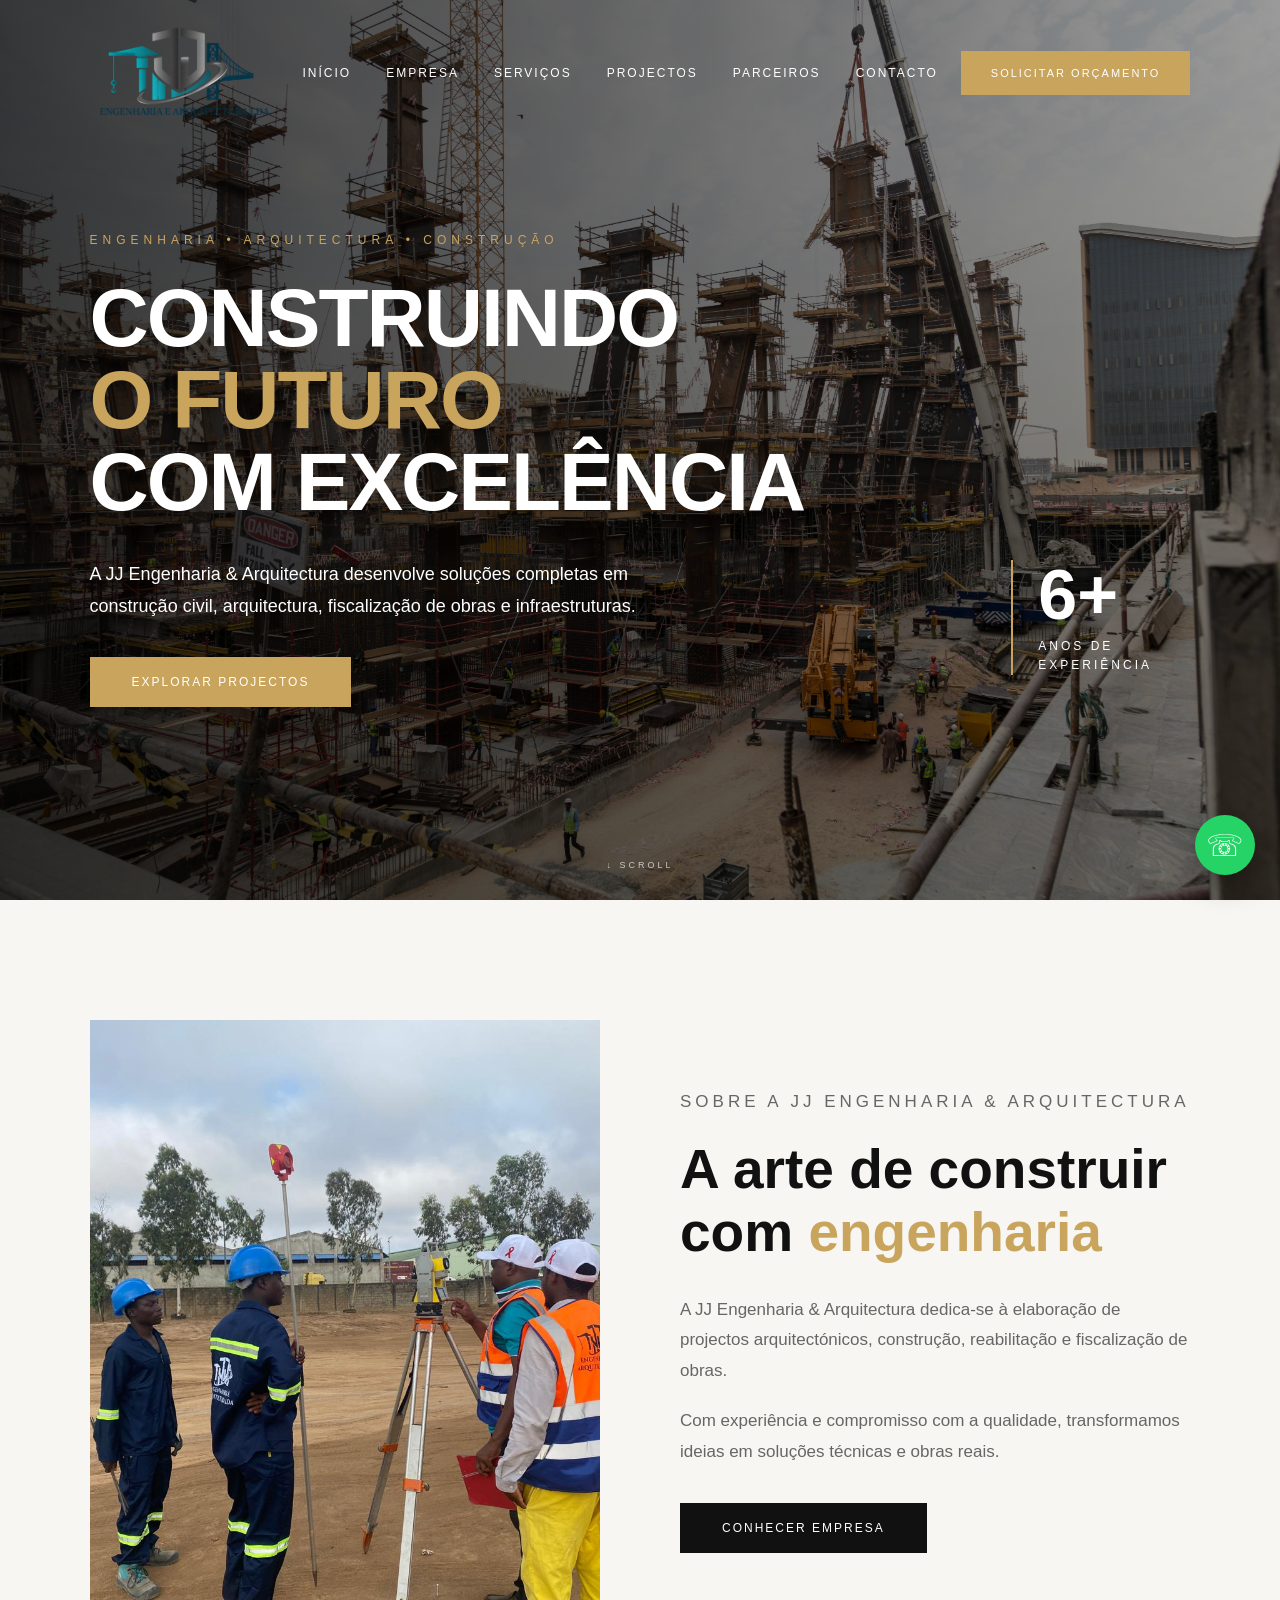
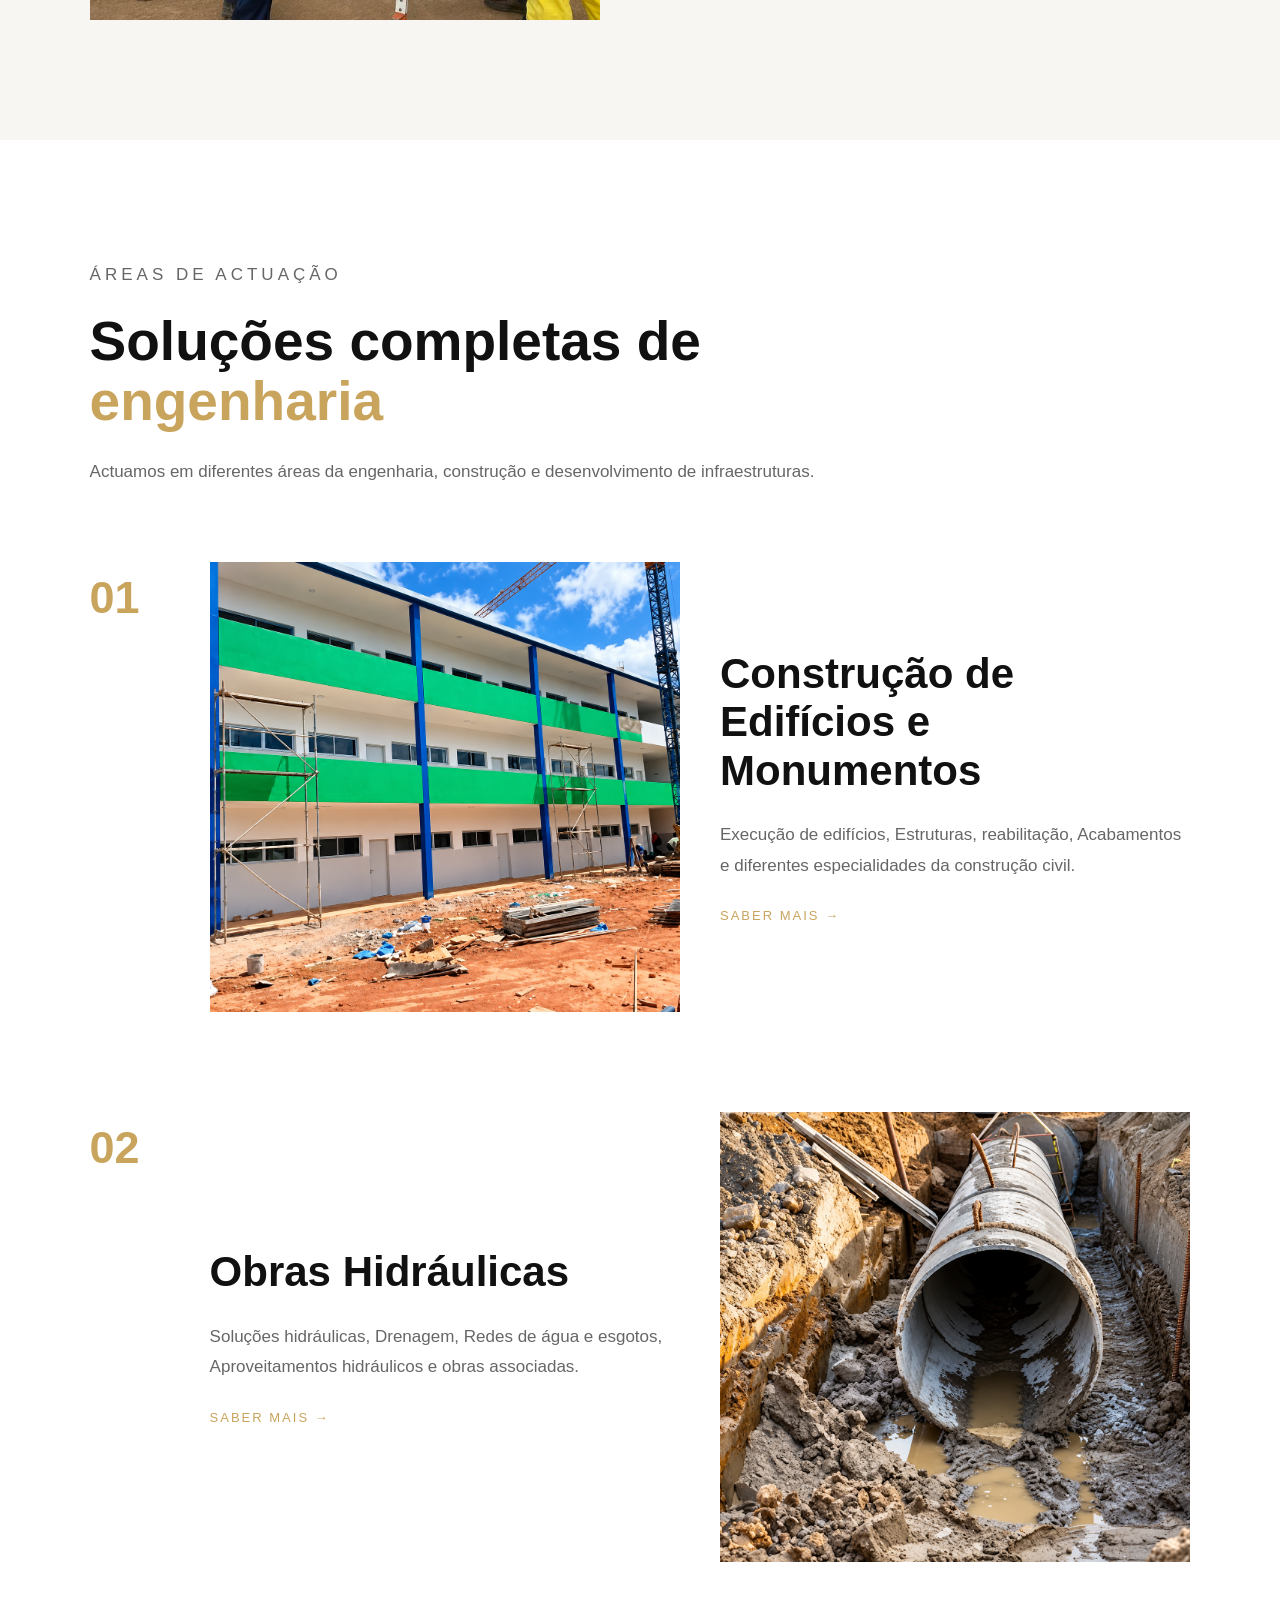
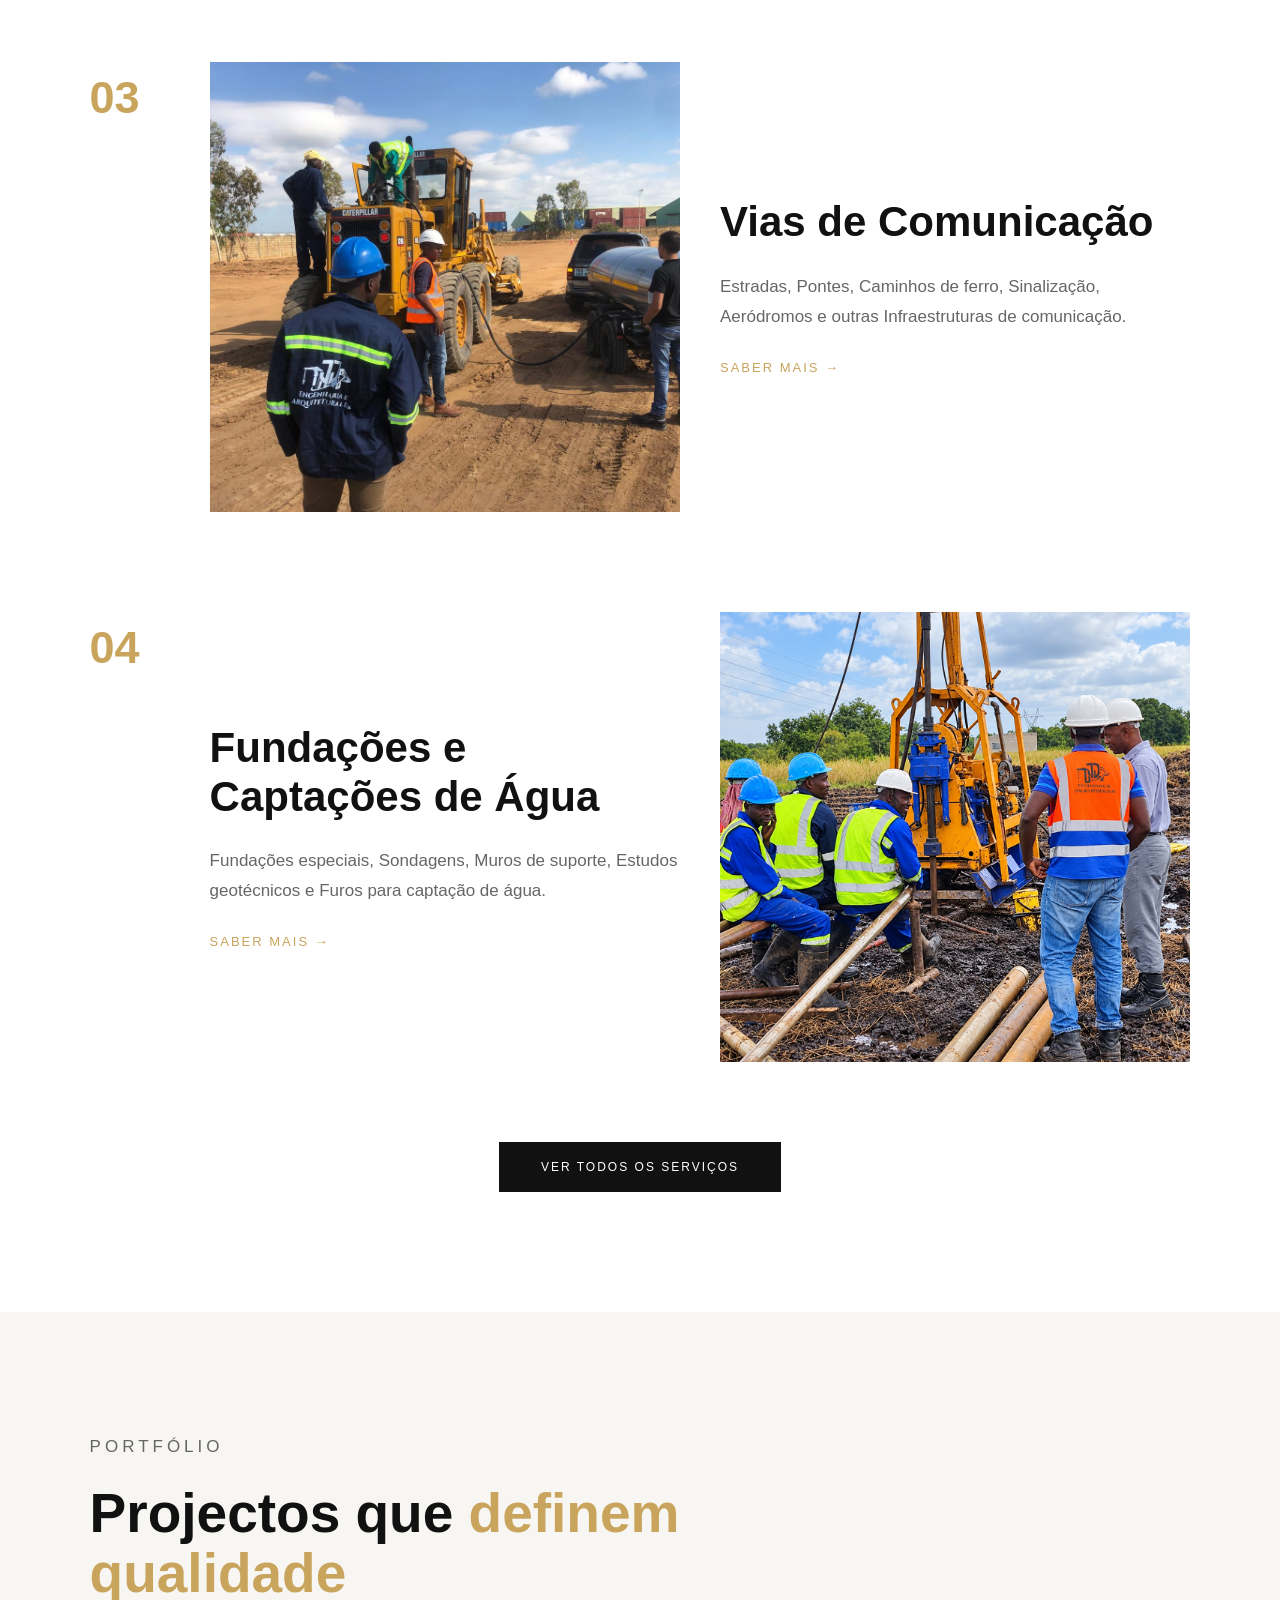
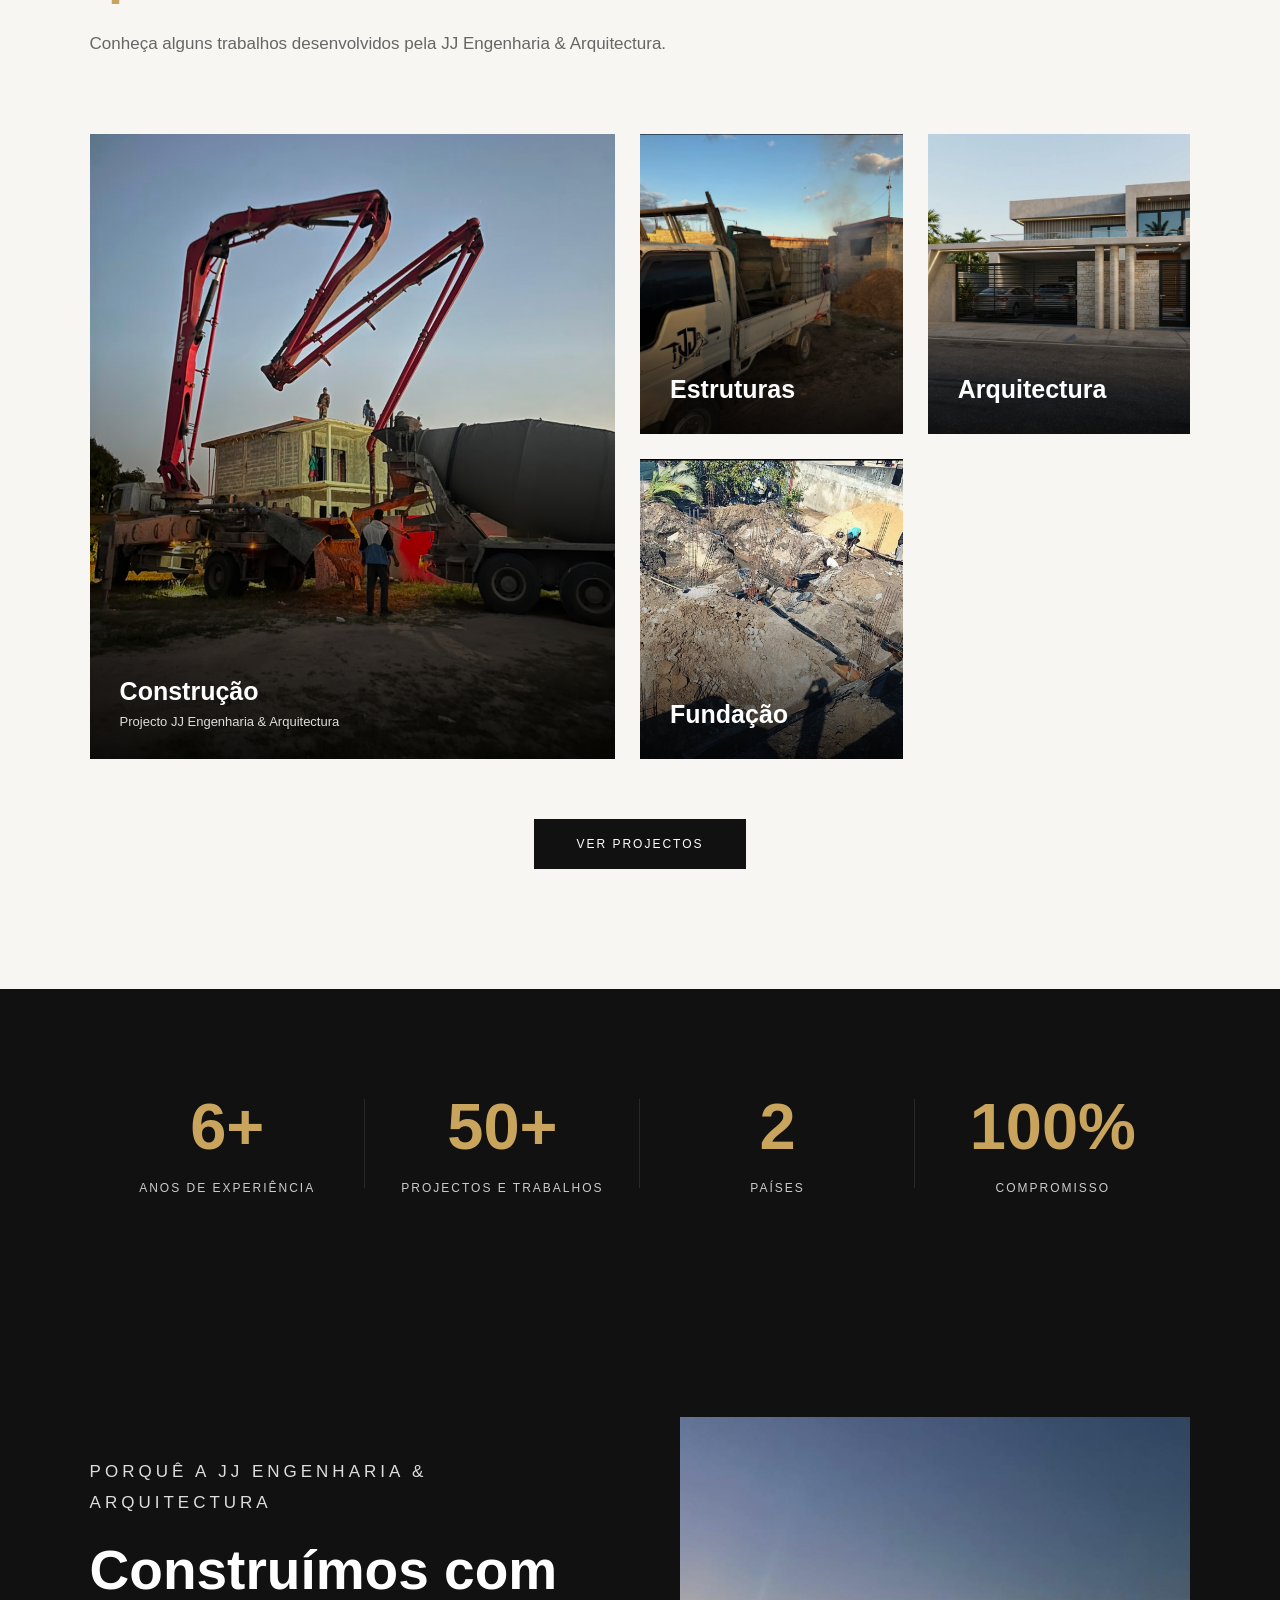
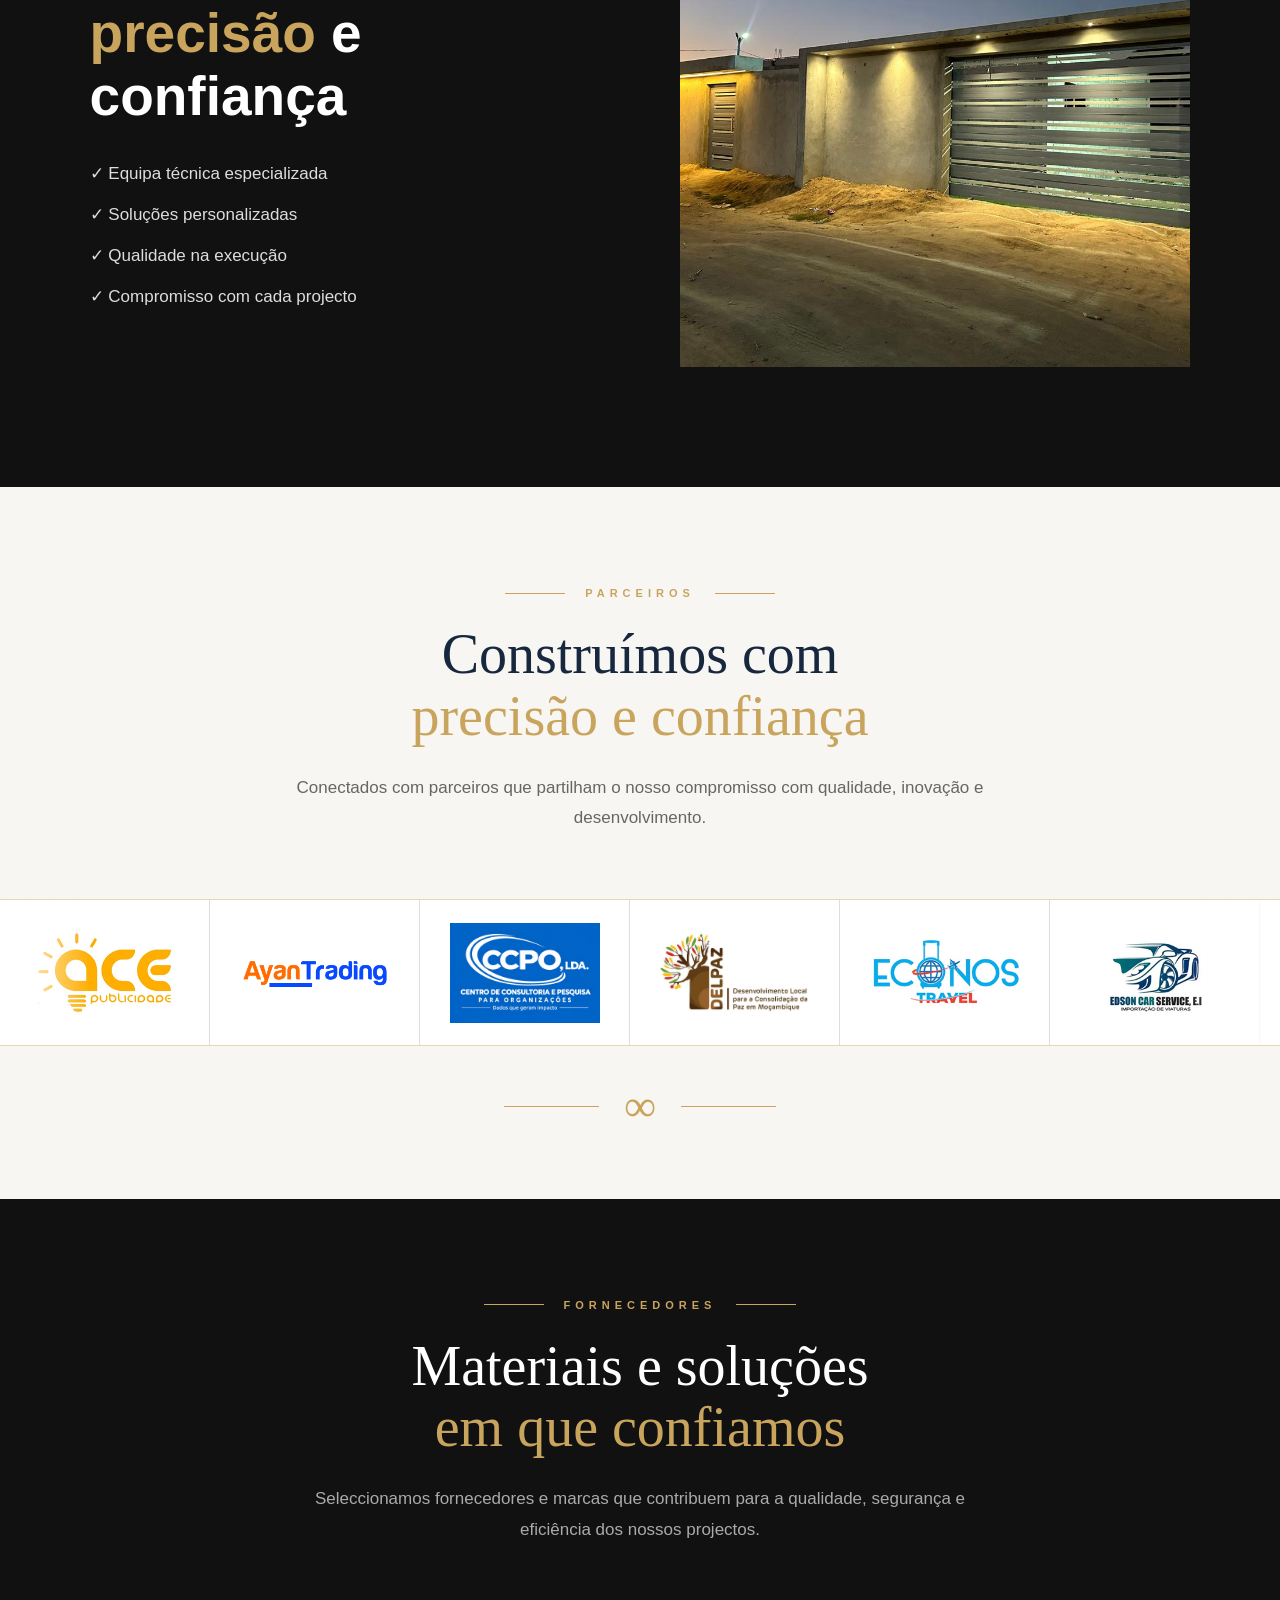
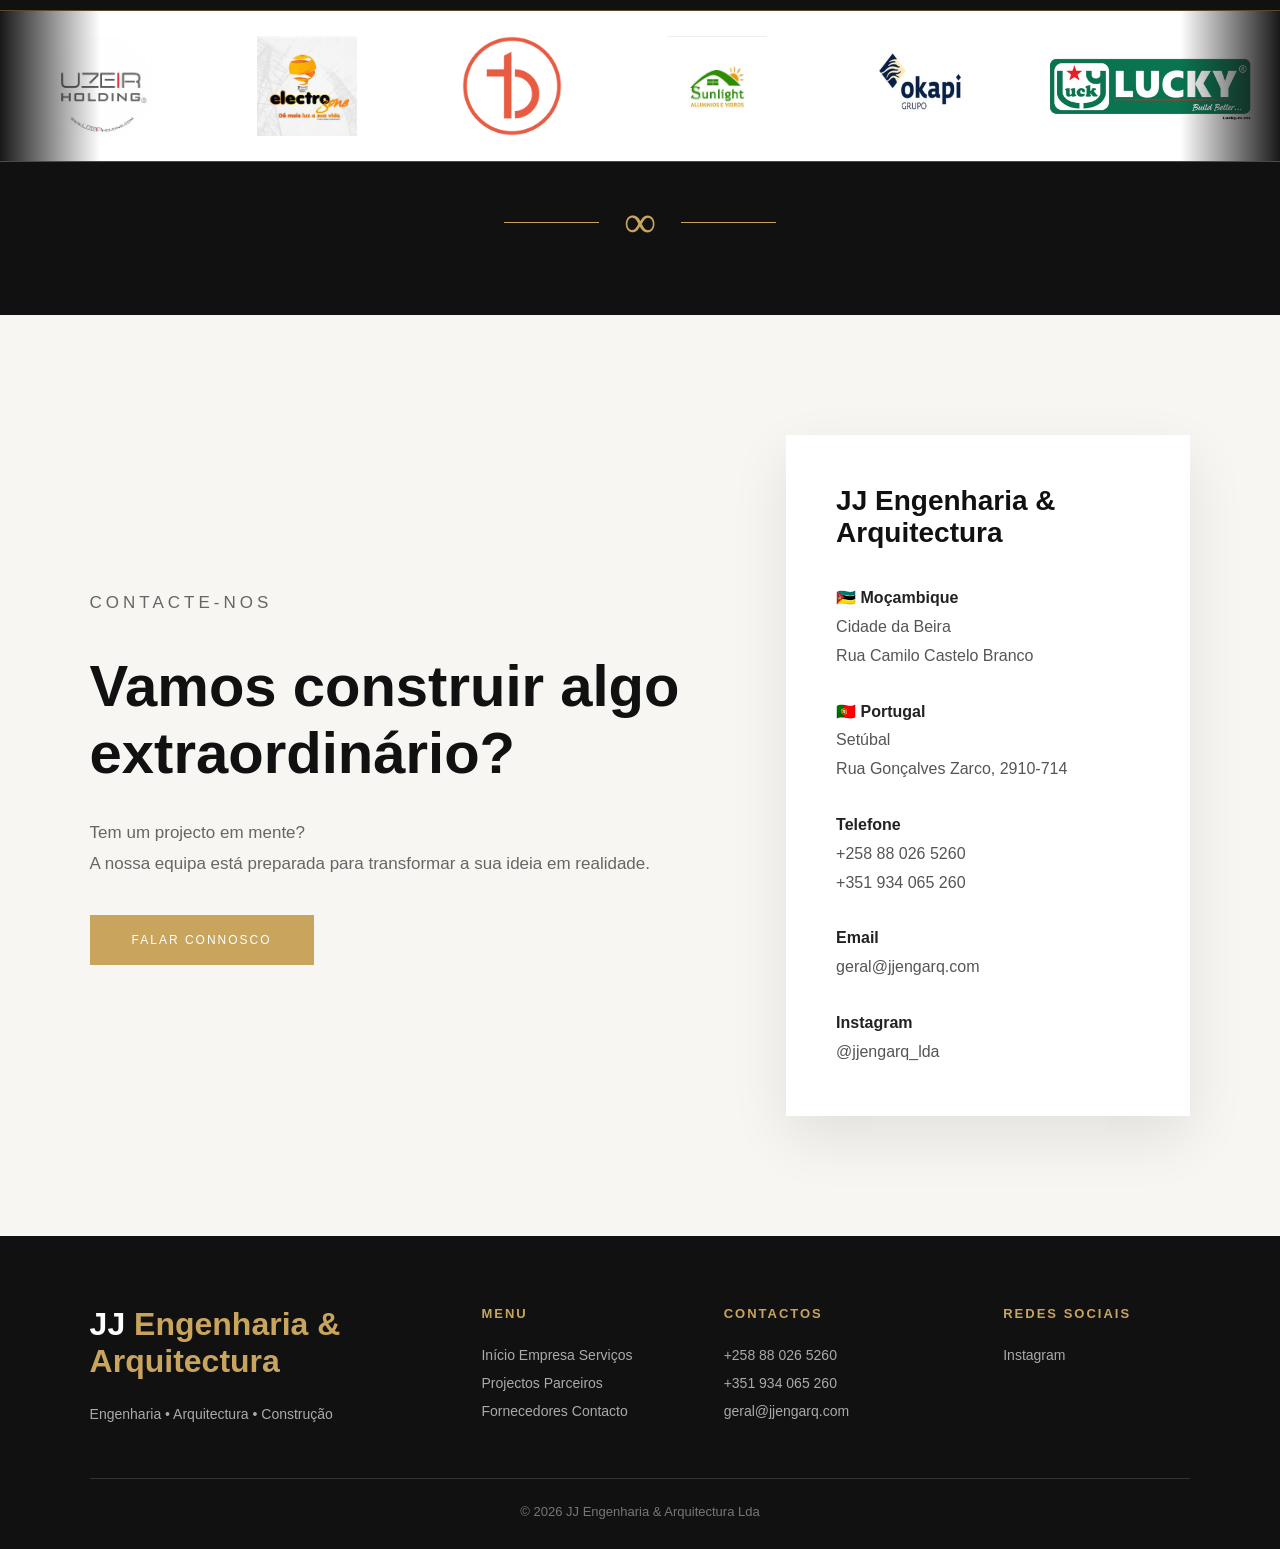
==== commit ffa5e279: "Update print statement from 'Hello' to 'Goodbye'" ====
--- a/index.html
+++ b/index.html
@@ -448,7 +448,7 @@
 
                 <p>
 
-                    Soluções para hidráulica,
+                    Soluções hidráulicas,
                     Drenagem, Redes de água e esgotos,
                     Aproveitamentos hidráulicos
                     e obras associadas.
@@ -1859,9 +1859,9 @@
 
             <br>
 
-            <a href="mailto:jjengarq@gmail.com">
-
-                jjengarq@gmail.com
+            <a href="geral@jjengarq.com">
+
+                geral@jjengarq.com
 
             </a>
 
@@ -2019,10 +2019,10 @@
 
             <p>
 
-                <a href="mailto:jjengarq@gmail.com">
-
-                    jjengarq@gmail.com
-
+                <a href="mailto:geral@jjengarq.com">
+
+                   geral@jjengarq.com
+                   
                 </a>
 
             </p>
@@ -2100,4 +2100,4 @@
 
 </body>
 
-</html>+</html>
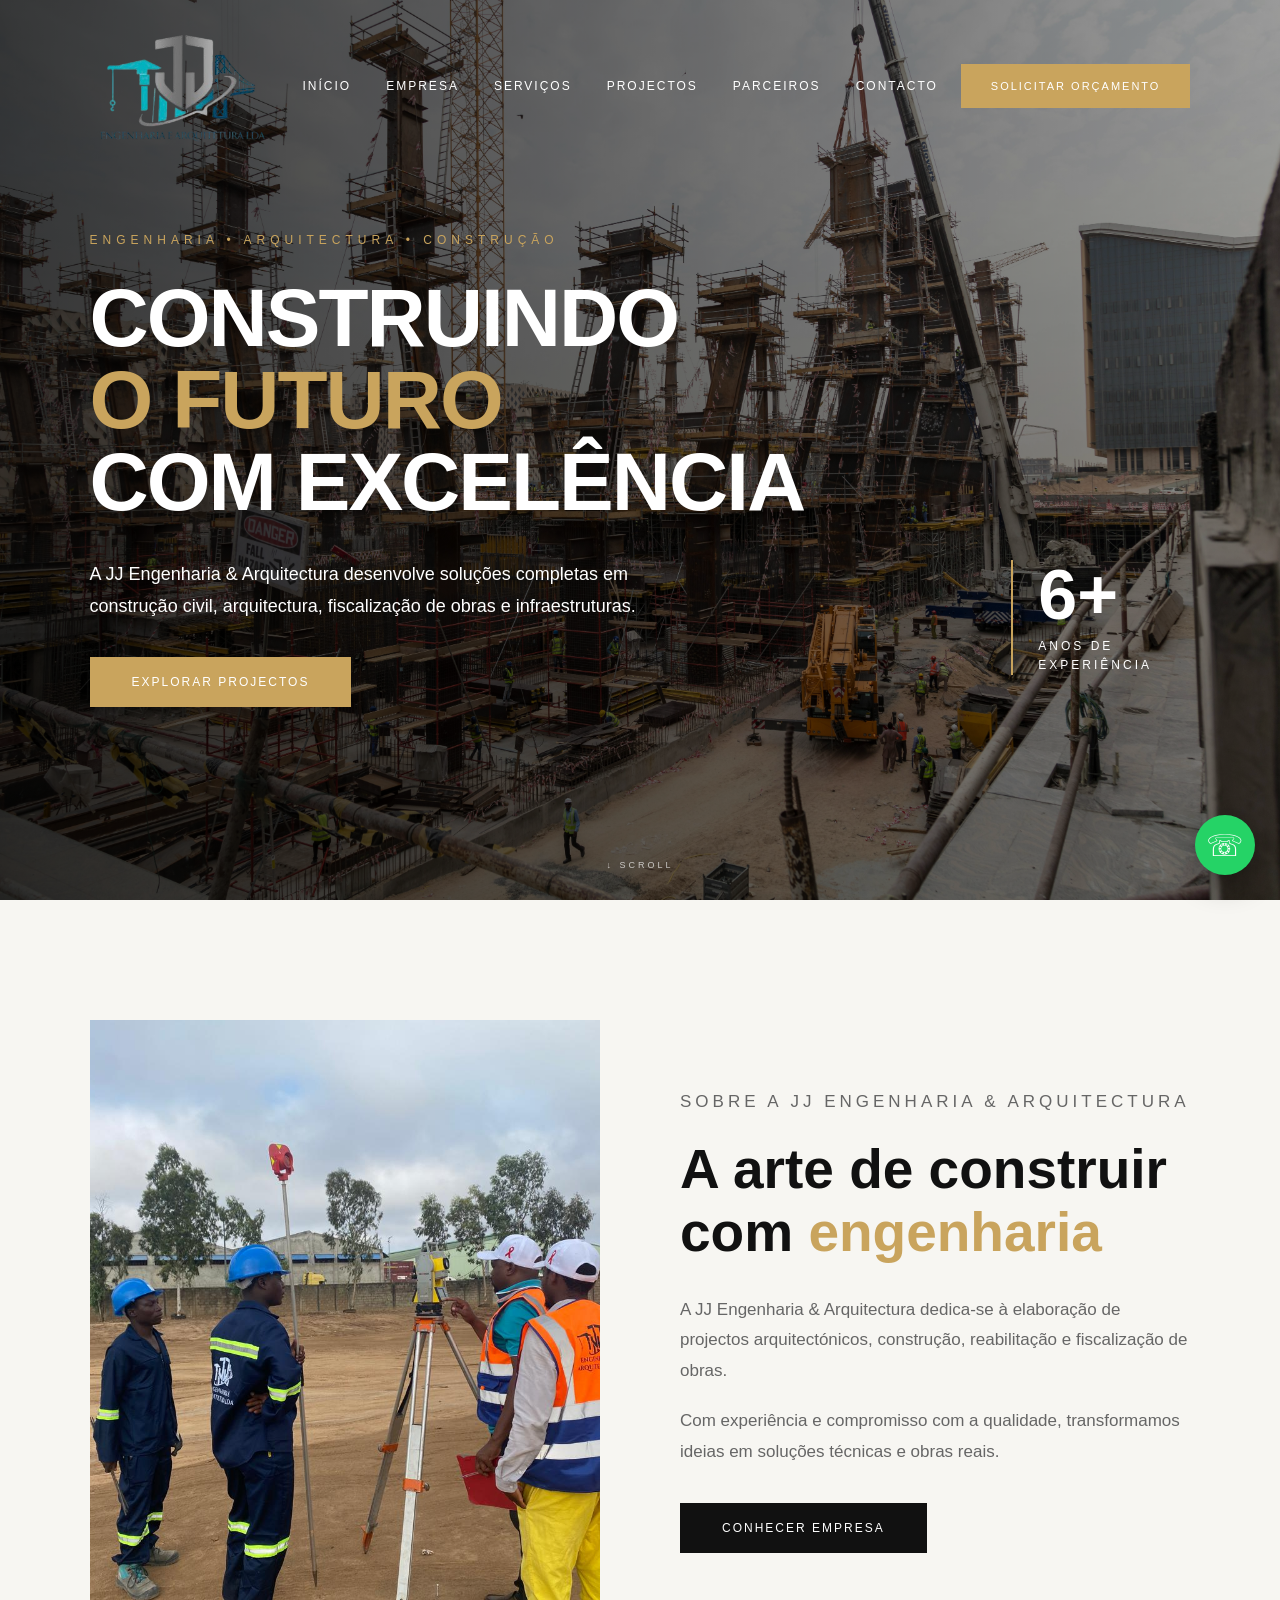
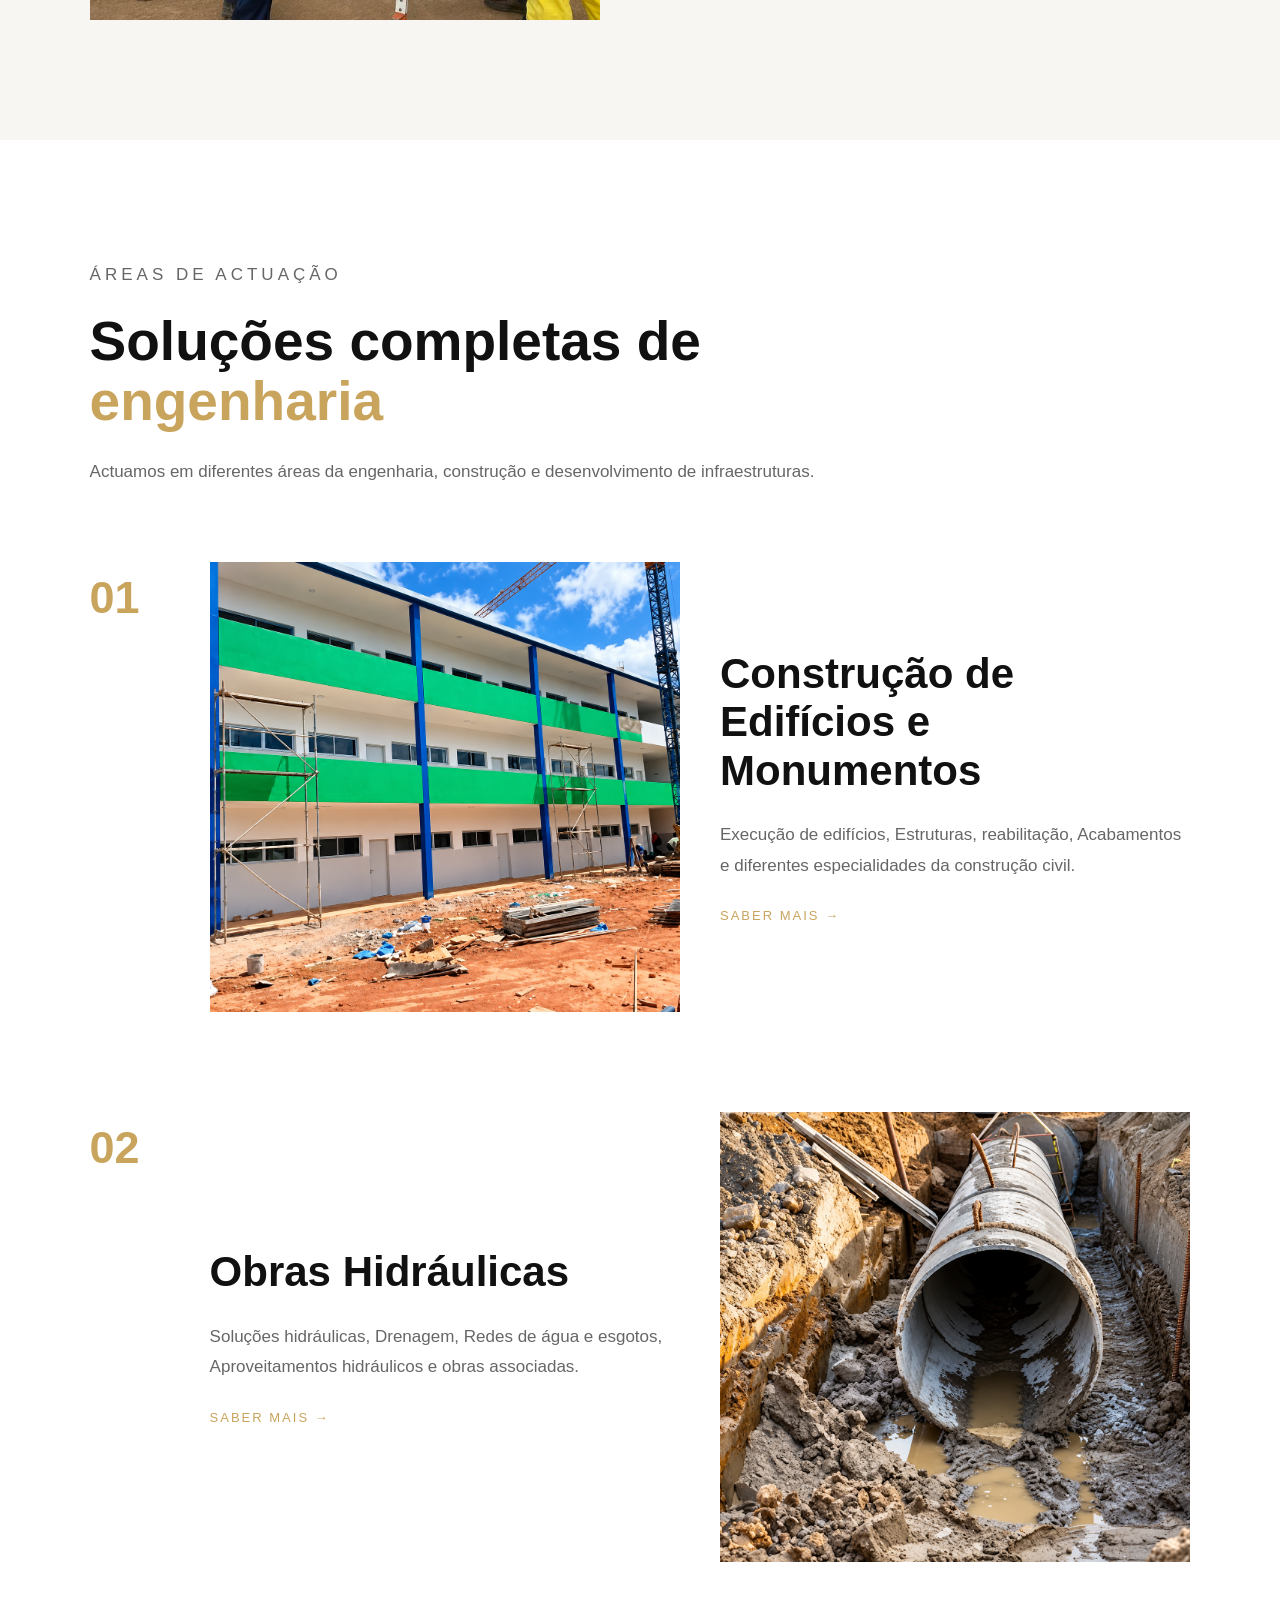
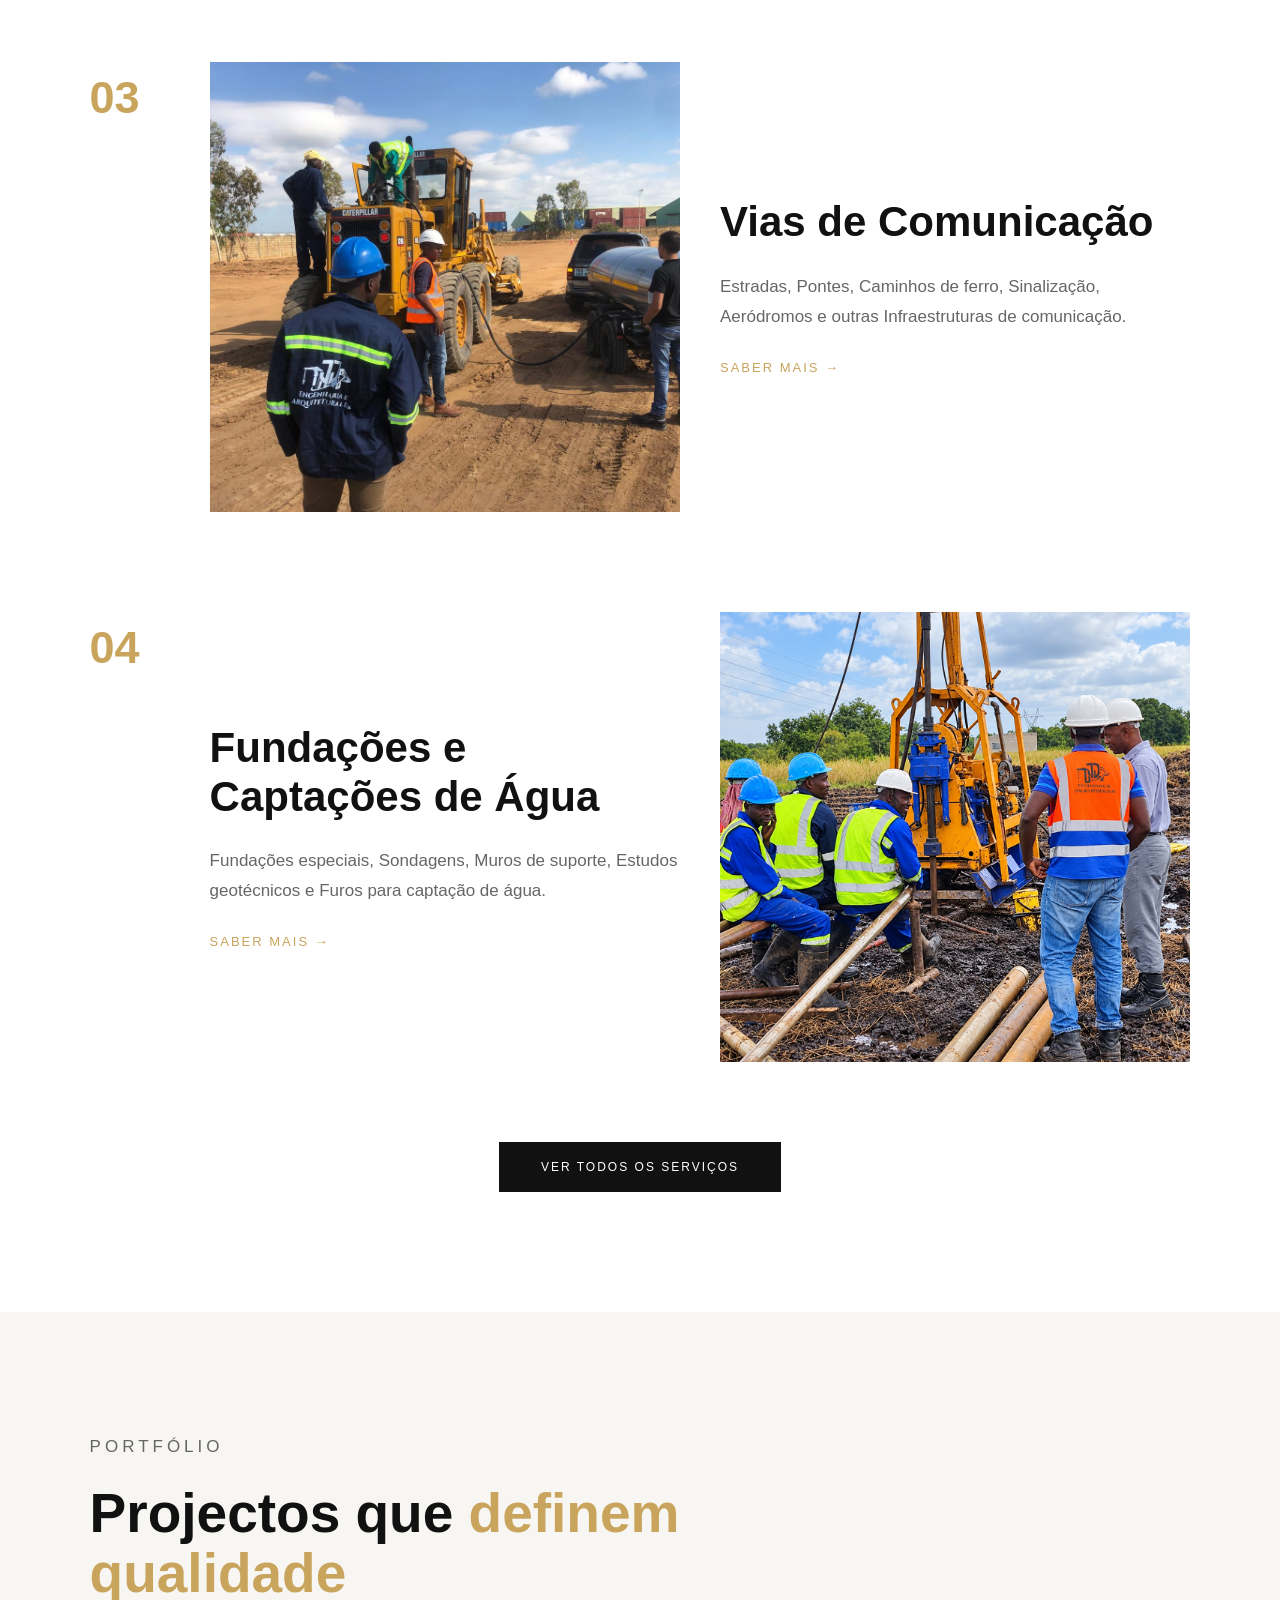
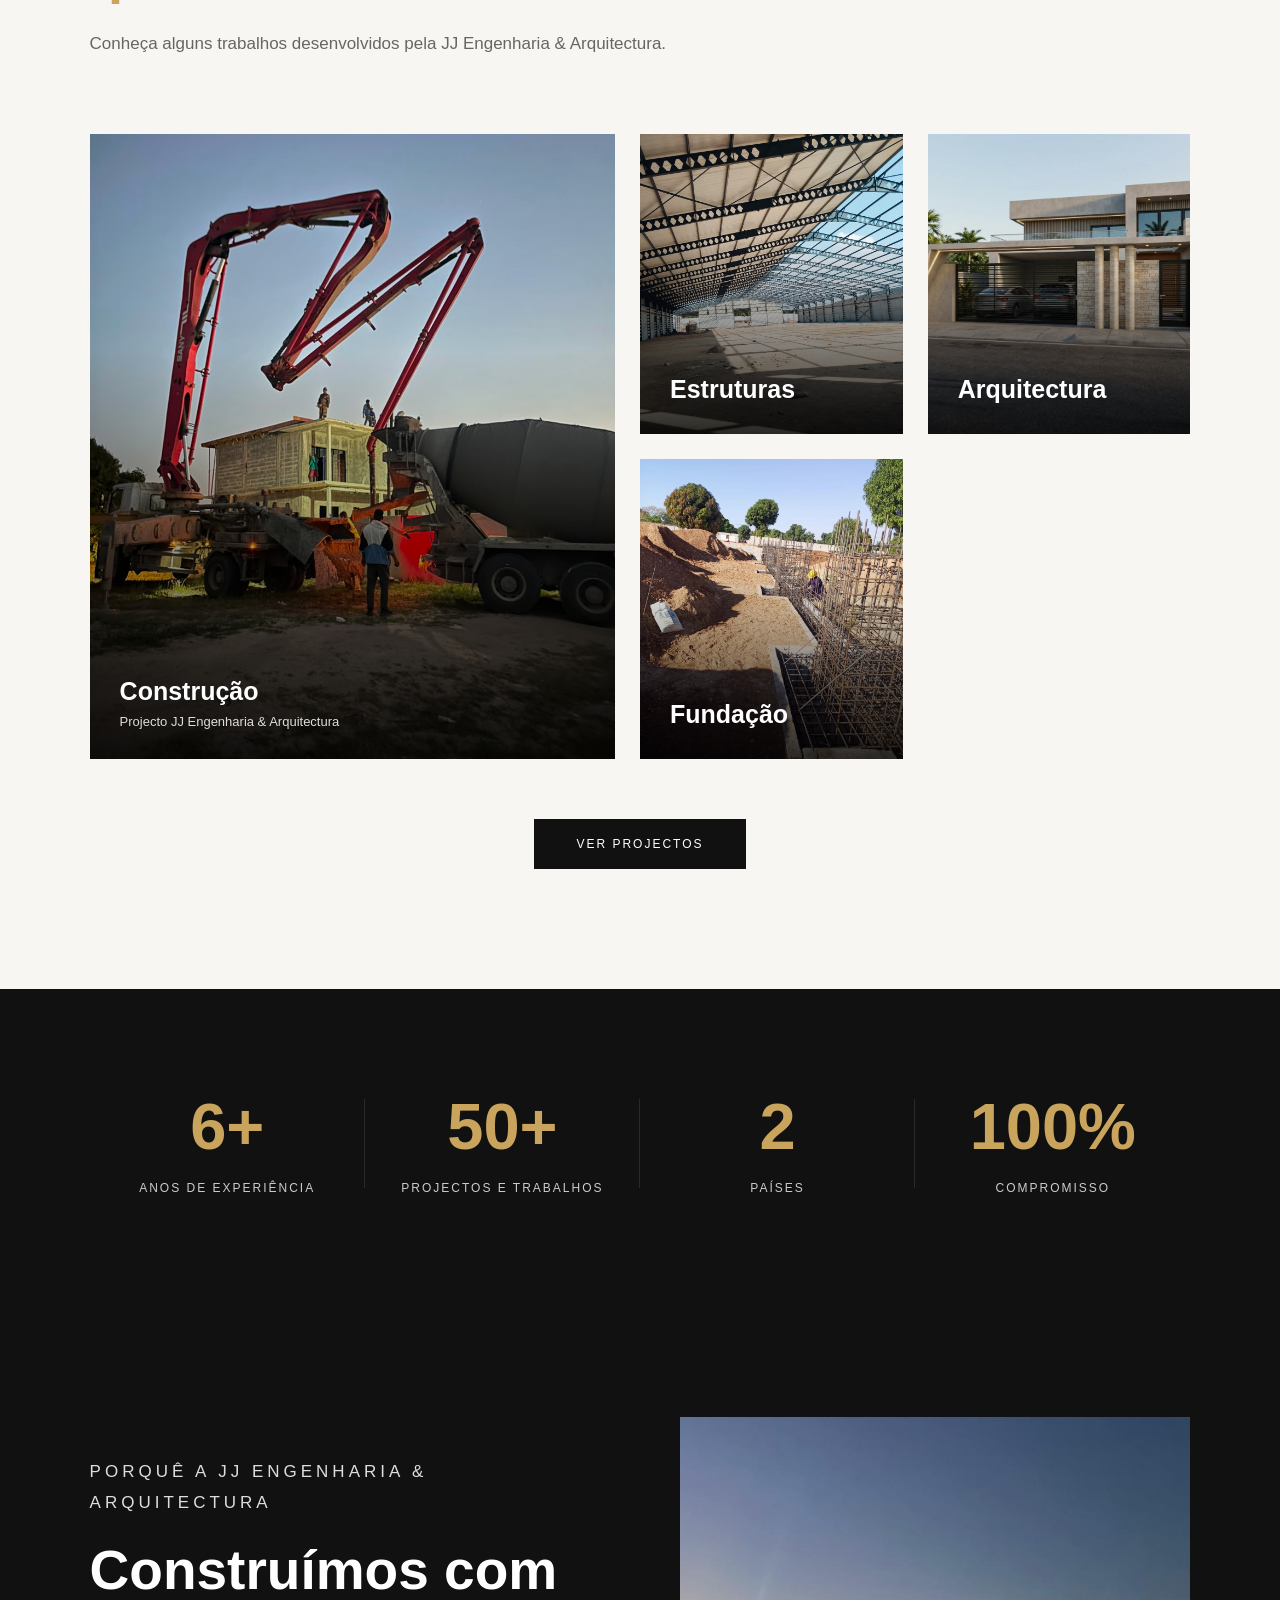
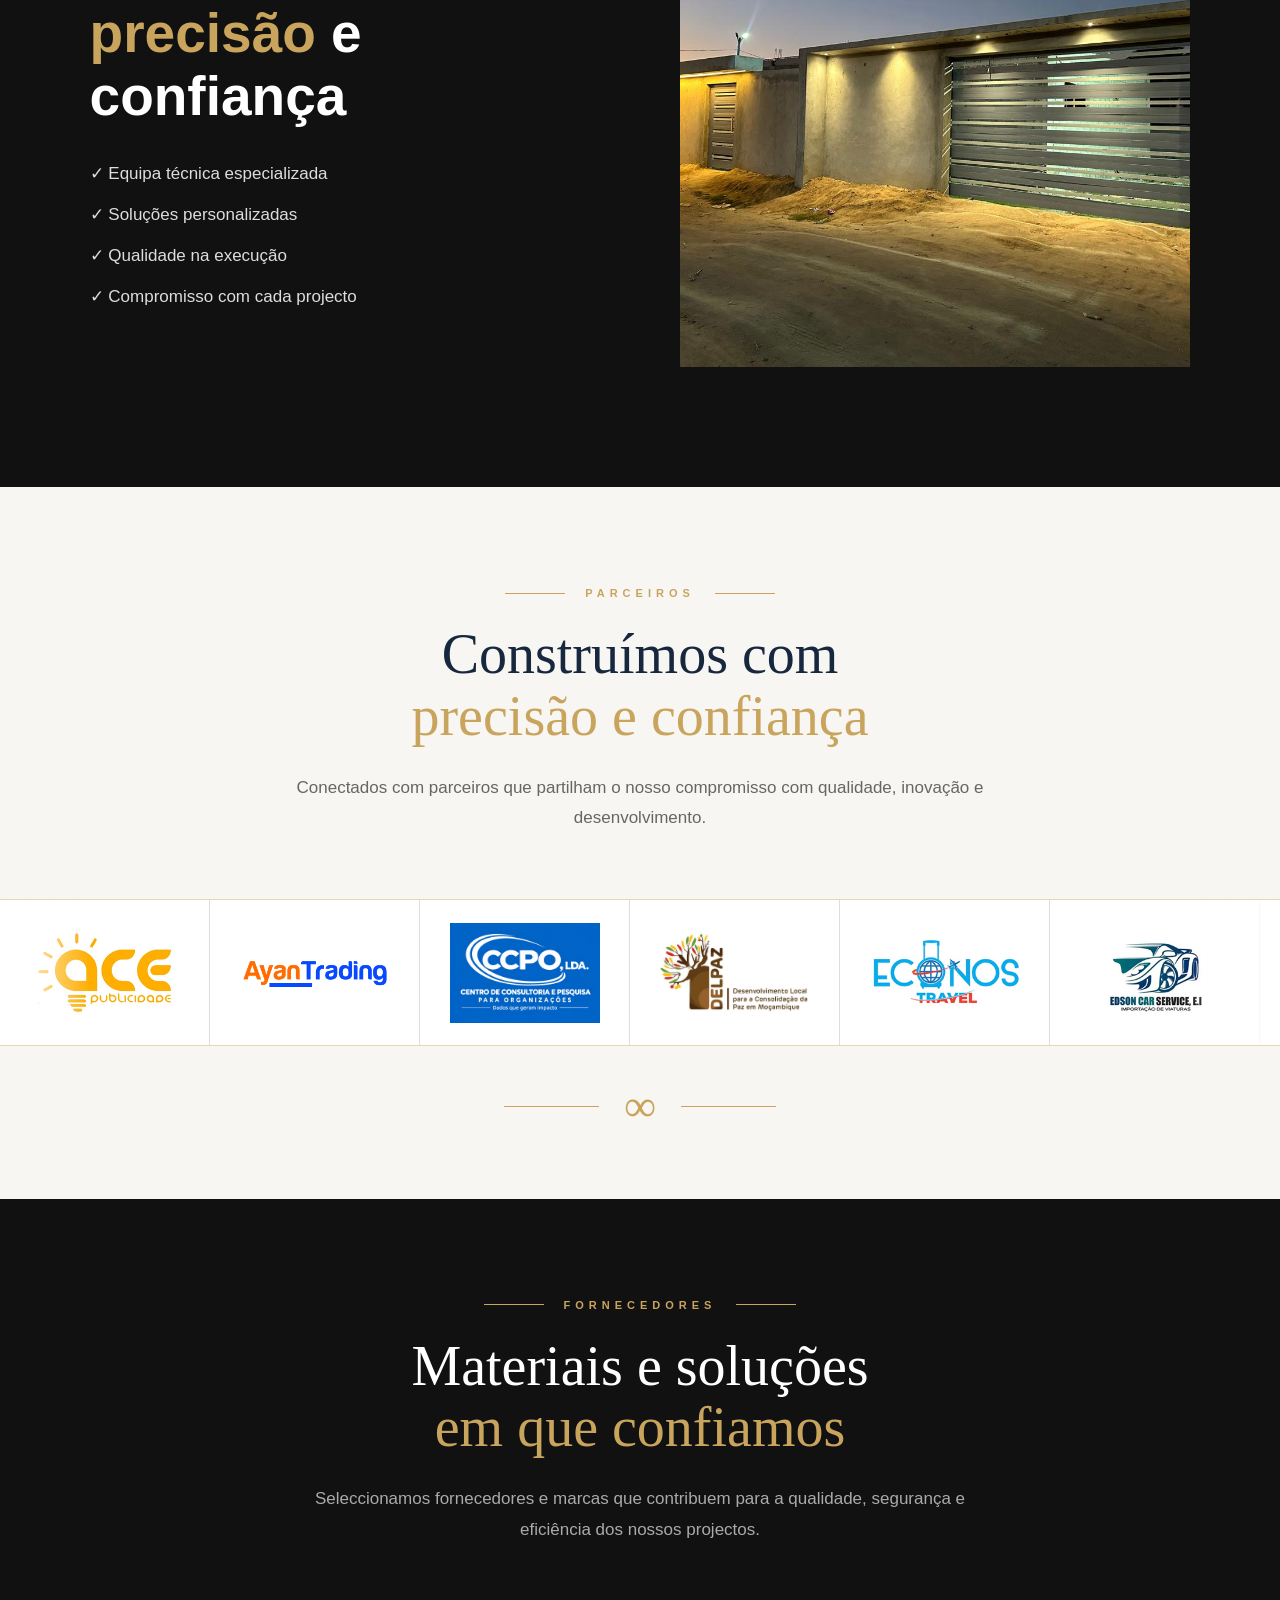
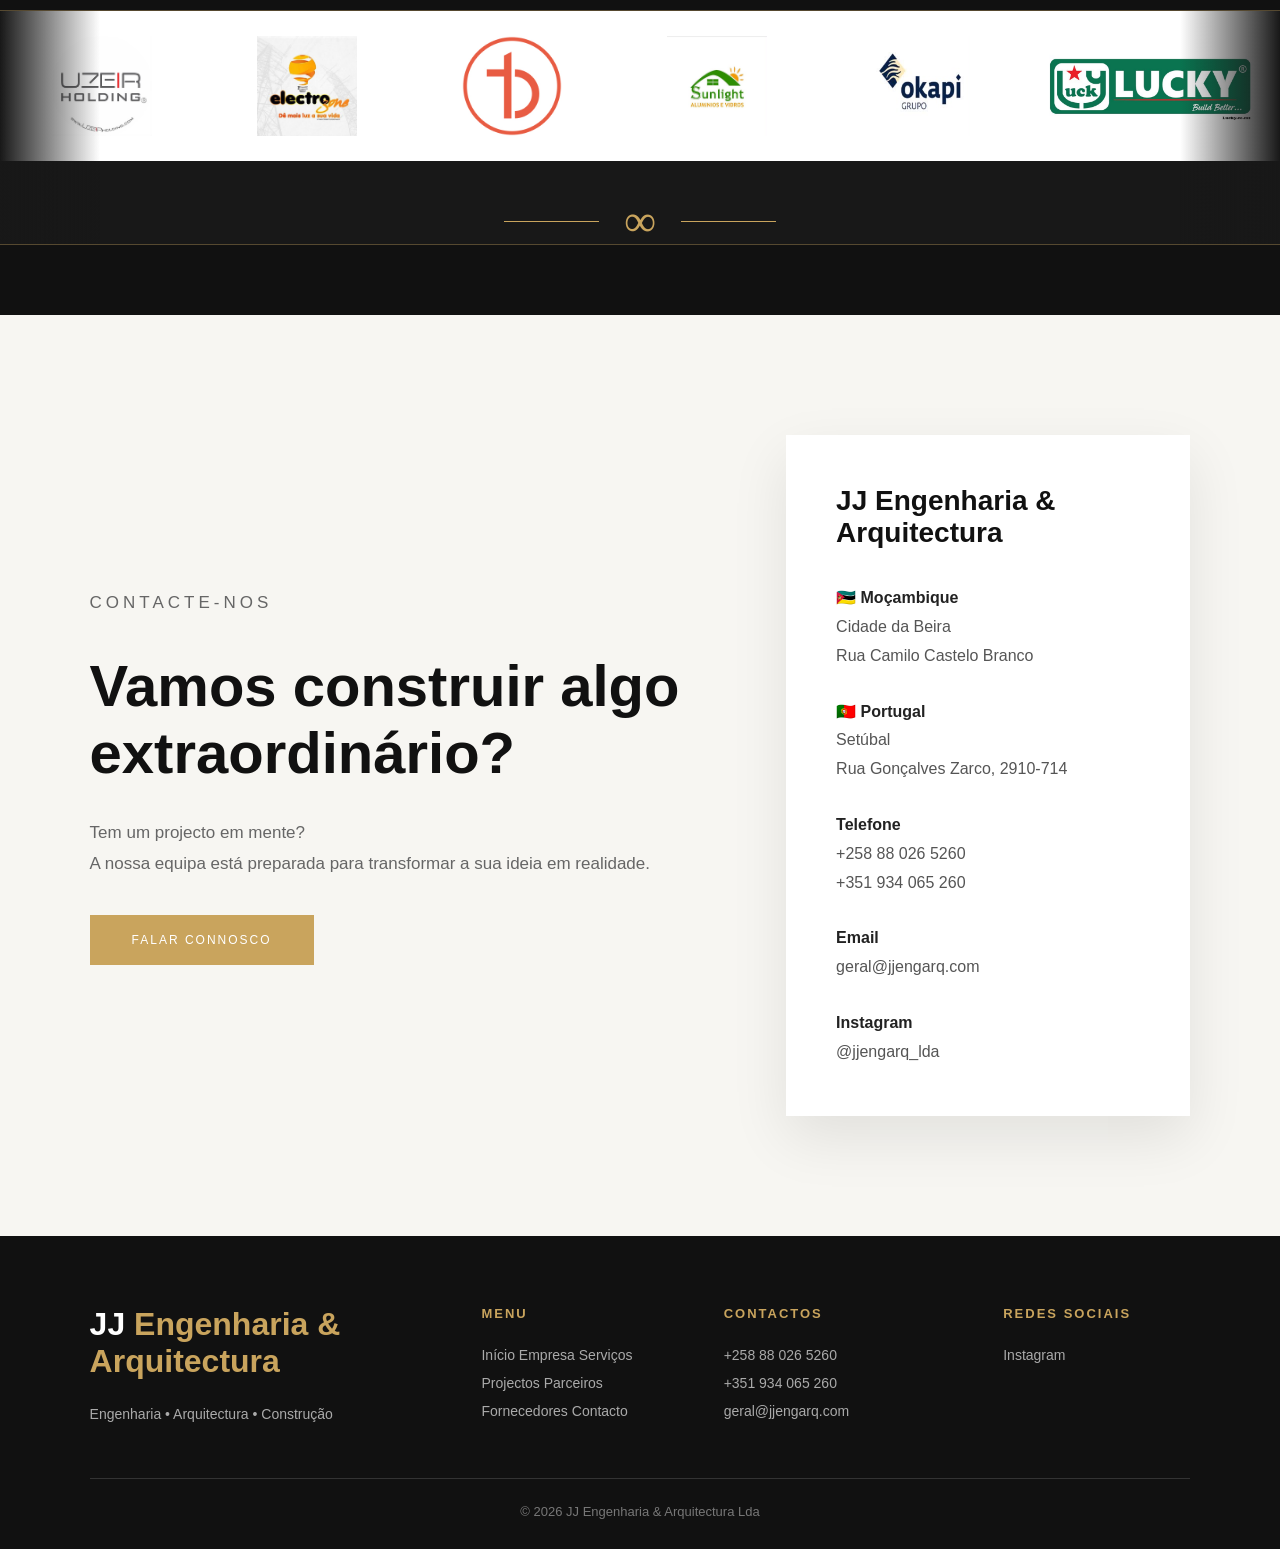
==== commit 6bdc166f: "Update index.html" ====
--- a/index.html
+++ b/index.html
@@ -1568,6 +1568,8 @@
 
 
             <div class="supplier-item supplier-wide">
+
+               <div class="supplier-item supplier-wide">
 
                 <img
                     src="images/fornecedores/WhatsApp Image 2026-09-25 at 21.04.33.jpeg"
